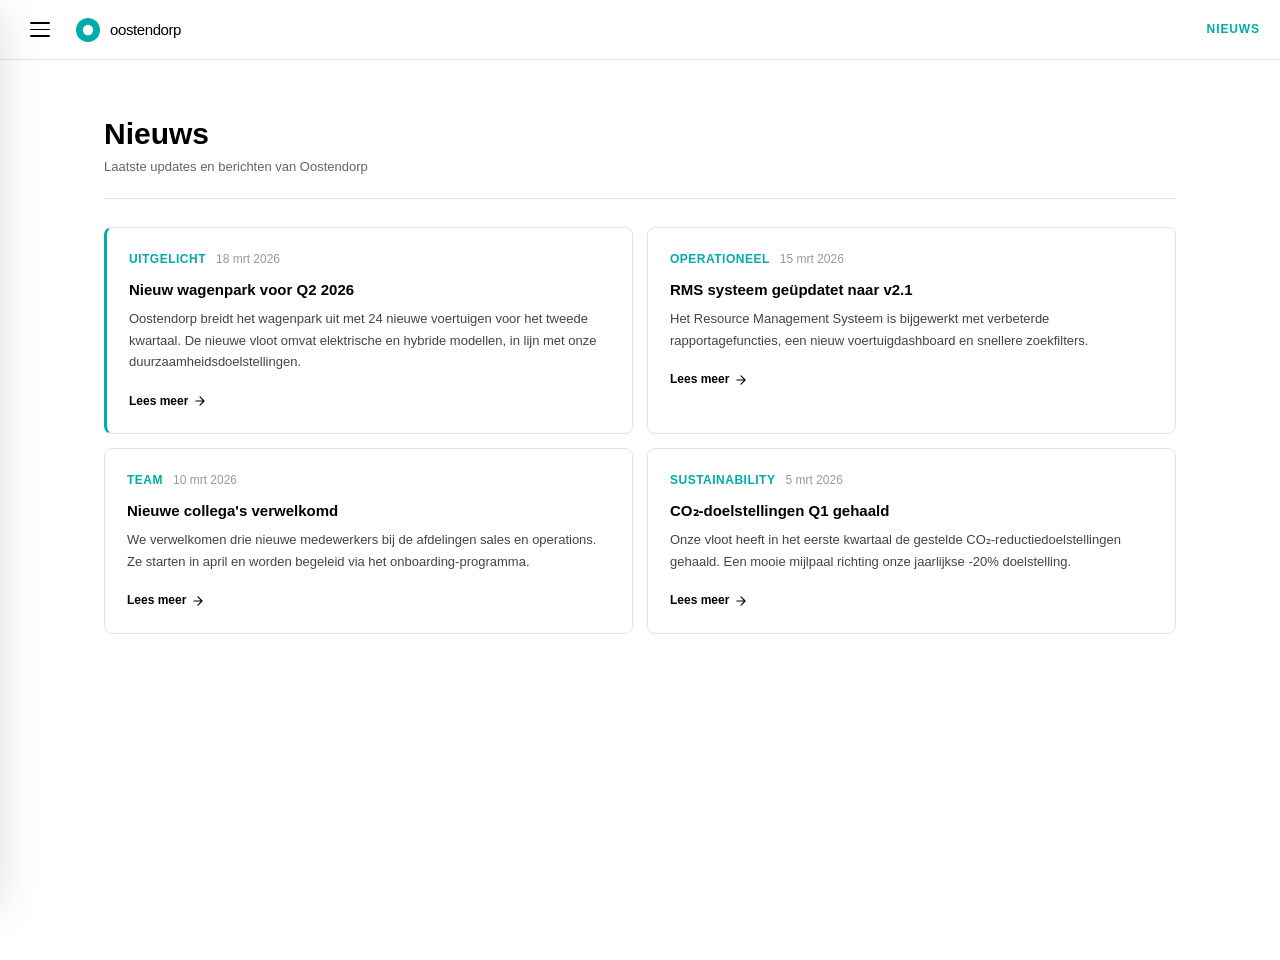
==== index.html @ a6851f6e "Initial commit — VanDorpenOost website Minimalistic, mobile-first SPA with pages: Nieuws, Planning, " ====
<!DOCTYPE html>
<html lang="nl">
<head>
  <meta charset="UTF-8">
  <meta name="viewport" content="width=device-width, initial-scale=1.0">
  <meta name="description" content="VanDorpenOost — Oostendorp interne portal">
  <title>VanDorpenOost — Oostendorp</title>
  <link rel="stylesheet" href="css/style.css">
</head>
<body>

  <!-- Overlay -->
  <div class="overlay" id="overlay"></div>

  <!-- ============================================================
       SIDEBAR
       ============================================================ -->
  <aside class="sidebar" id="sidebar" role="navigation" aria-label="Hoofdnavigatie">

    <div class="sidebar-top">
      <div class="sidebar-logo">
        <!-- Logo mark -->
        <svg class="logo-mark" viewBox="0 0 28 28" fill="none" xmlns="http://www.w3.org/2000/svg" aria-hidden="true">
          <circle cx="14" cy="14" r="14" fill="#00ACA9"/>
          <circle cx="14" cy="14" r="6" fill="#ffffff"/>
        </svg>
        <span class="logo-text">oostendorp</span>
      </div>
      <button class="sidebar-close" id="sidebarClose" aria-label="Menu sluiten">
        <svg viewBox="0 0 24 24" fill="none" stroke="currentColor" stroke-width="2" stroke-linecap="round" aria-hidden="true">
          <line x1="18" y1="6"  x2="6"  y2="18"/>
          <line x1="6"  y1="6"  x2="18" y2="18"/>
        </svg>
      </button>
    </div>

    <nav class="sidebar-nav">
      <ul>

        <li>
          <a href="#nieuws" class="nav-item active" data-page="nieuws">
            <svg class="nav-icon" viewBox="0 0 24 24" fill="none" stroke="currentColor" stroke-width="1.5" stroke-linecap="round" stroke-linejoin="round" aria-hidden="true">
              <path d="M4 22h16a2 2 0 002-2V7l-5-5H6a2 2 0 00-2 2v2"/>
              <path d="M14 2v4a2 2 0 002 2h4"/>
              <path d="M2 15h10M2 11h6M2 19h10"/>
            </svg>
            <span>Nieuws</span>
          </a>
        </li>

        <li>
          <a href="#planning" class="nav-item" data-page="planning">
            <svg class="nav-icon" viewBox="0 0 24 24" fill="none" stroke="currentColor" stroke-width="1.5" stroke-linecap="round" stroke-linejoin="round" aria-hidden="true">
              <rect x="3" y="4" width="18" height="18" rx="2"/>
              <line x1="16" y1="2" x2="16" y2="6"/>
              <line x1="8"  y1="2" x2="8"  y2="6"/>
              <line x1="3"  y1="10" x2="21" y2="10"/>
            </svg>
            <span>Planning</span>
          </a>
        </li>

        <li>
          <a href="#rms" class="nav-item" data-page="rms">
            <svg class="nav-icon" viewBox="0 0 24 24" fill="none" stroke="currentColor" stroke-width="1.5" stroke-linecap="round" stroke-linejoin="round" aria-hidden="true">
              <ellipse cx="12" cy="5" rx="9" ry="3"/>
              <path d="M21 12c0 1.66-4 3-9 3s-9-1.34-9-3"/>
              <path d="M3 5v14c0 1.66 4 3 9 3s9-1.34 9-3V5"/>
            </svg>
            <span>RMS</span>
          </a>
        </li>

        <li>
          <a href="#performance" class="nav-item" data-page="performance">
            <svg class="nav-icon" viewBox="0 0 24 24" fill="none" stroke="currentColor" stroke-width="1.5" stroke-linecap="round" stroke-linejoin="round" aria-hidden="true">
              <line x1="18" y1="20" x2="18" y2="10"/>
              <line x1="12" y1="20" x2="12" y2="4"/>
              <line x1="6"  y1="20" x2="6"  y2="14"/>
              <polyline points="2 20 22 20"/>
            </svg>
            <span>Performance</span>
          </a>
        </li>

        <li>
          <a href="#roadmap" class="nav-item" data-page="roadmap">
            <svg class="nav-icon" viewBox="0 0 24 24" fill="none" stroke="currentColor" stroke-width="1.5" stroke-linecap="round" stroke-linejoin="round" aria-hidden="true">
              <circle cx="12" cy="12" r="10"/>
              <polyline points="12 6 12 12 16 14"/>
            </svg>
            <span>Roadmap</span>
          </a>
        </li>

        <li>
          <a href="#askai" class="nav-item" data-page="askai">
            <svg class="nav-icon" viewBox="0 0 24 24" fill="none" stroke="currentColor" stroke-width="1.5" stroke-linecap="round" stroke-linejoin="round" aria-hidden="true">
              <path d="M21 15a2 2 0 01-2 2H7l-4 4V5a2 2 0 012-2h14a2 2 0 012 2z"/>
            </svg>
            <span>AskAI</span>
          </a>
        </li>

      </ul>
    </nav>

    <div class="sidebar-bottom">
      <span class="sidebar-version">VanDorpenOost v1.0</span>
    </div>

  </aside>

  <!-- ============================================================
       HEADER
       ============================================================ -->
  <header class="header">
    <button class="hamburger" id="hamburger" aria-label="Menu openen" aria-expanded="false" aria-controls="sidebar">
      <span class="hamburger-line"></span>
      <span class="hamburger-line"></span>
      <span class="hamburger-line"></span>
    </button>

    <a href="#nieuws" class="header-logo" id="headerLogo" aria-label="Naar startpagina">
      <svg class="logo-mark" viewBox="0 0 28 28" fill="none" xmlns="http://www.w3.org/2000/svg" aria-hidden="true">
        <circle cx="14" cy="14" r="14" fill="#00ACA9"/>
        <circle cx="14" cy="14" r="6" fill="#ffffff"/>
      </svg>
      <span class="logo-text">oostendorp</span>
    </a>

    <div class="header-right">
      <span class="current-page-label" id="currentPageLabel">Nieuws</span>
    </div>
  </header>

  <!-- ============================================================
       MAIN CONTENT
       ============================================================ -->
  <main class="main">

    <!-- ==========================================
         NIEUWS
         ========================================== -->
    <section class="page active" id="page-nieuws" aria-label="Nieuws">

      <div class="page-header">
        <h1>Nieuws</h1>
        <p class="page-subtitle">Laatste updates en berichten van Oostendorp</p>
      </div>

      <div class="news-grid">

        <article class="news-card featured">
          <div class="news-card-meta">
            <span class="news-tag-label">Uitgelicht</span>
            <span class="news-date">18 mrt 2026</span>
          </div>
          <h2>Nieuw wagenpark voor Q2 2026</h2>
          <p>Oostendorp breidt het wagenpark uit met 24 nieuwe voertuigen voor het tweede kwartaal. De nieuwe vloot omvat elektrische en hybride modellen, in lijn met onze duurzaamheidsdoelstellingen.</p>
          <a href="#" class="read-more">Lees meer
            <svg viewBox="0 0 24 24" fill="none" stroke="currentColor" stroke-width="2" stroke-linecap="round" stroke-linejoin="round" aria-hidden="true">
              <path d="M5 12h14M12 5l7 7-7 7"/>
            </svg>
          </a>
        </article>

        <article class="news-card">
          <div class="news-card-meta">
            <span class="news-tag-label">Operationeel</span>
            <span class="news-date">15 mrt 2026</span>
          </div>
          <h2>RMS systeem geüpdatet naar v2.1</h2>
          <p>Het Resource Management Systeem is bijgewerkt met verbeterde rapportagefuncties, een nieuw voertuigdashboard en snellere zoekfilters.</p>
          <a href="#" class="read-more">Lees meer
            <svg viewBox="0 0 24 24" fill="none" stroke="currentColor" stroke-width="2" stroke-linecap="round" stroke-linejoin="round" aria-hidden="true">
              <path d="M5 12h14M12 5l7 7-7 7"/>
            </svg>
          </a>
        </article>

        <article class="news-card">
          <div class="news-card-meta">
            <span class="news-tag-label">Team</span>
            <span class="news-date">10 mrt 2026</span>
          </div>
          <h2>Nieuwe collega's verwelkomd</h2>
          <p>We verwelkomen drie nieuwe medewerkers bij de afdelingen sales en operations. Ze starten in april en worden begeleid via het onboarding-programma.</p>
          <a href="#" class="read-more">Lees meer
            <svg viewBox="0 0 24 24" fill="none" stroke="currentColor" stroke-width="2" stroke-linecap="round" stroke-linejoin="round" aria-hidden="true">
              <path d="M5 12h14M12 5l7 7-7 7"/>
            </svg>
          </a>
        </article>

        <article class="news-card">
          <div class="news-card-meta">
            <span class="news-tag-label">Sustainability</span>
            <span class="news-date">5 mrt 2026</span>
          </div>
          <h2>CO₂-doelstellingen Q1 gehaald</h2>
          <p>Onze vloot heeft in het eerste kwartaal de gestelde CO₂-reductiedoelstellingen gehaald. Een mooie mijlpaal richting onze jaarlijkse -20% doelstelling.</p>
          <a href="#" class="read-more">Lees meer
            <svg viewBox="0 0 24 24" fill="none" stroke="currentColor" stroke-width="2" stroke-linecap="round" stroke-linejoin="round" aria-hidden="true">
              <path d="M5 12h14M12 5l7 7-7 7"/>
            </svg>
          </a>
        </article>

      </div>
    </section>

    <!-- ==========================================
         PLANNING
         ========================================== -->
    <section class="page" id="page-planning" aria-label="Planning">

      <div class="page-header">
        <h1>Planning</h1>
        <p class="page-subtitle">Overzicht van activiteiten en afspraken</p>
      </div>

      <div class="planning-controls">
        <button class="btn-outline active">Week</button>
        <button class="btn-outline">Maand</button>
        <button class="btn-outline">Kwartaal</button>
      </div>

      <div class="planning-list">

        <div class="planning-day">
          <div class="planning-day-header">
            <span class="day-name">Maandag</span>
            <span class="day-date">18 mrt 2026</span>
          </div>
          <div class="planning-events">
            <div class="event accent">
              <div class="event-time">09:00 — 10:30</div>
              <div class="event-content">
                <div class="event-title">Teamoverleg Operations</div>
                <div class="event-location">Vergaderzaal A</div>
              </div>
            </div>
            <div class="event">
              <div class="event-time">13:00 — 14:00</div>
              <div class="event-content">
                <div class="event-title">Voertuiginspectie Batch 4</div>
                <div class="event-location">Garage Noord</div>
              </div>
            </div>
          </div>
        </div>

        <div class="planning-day">
          <div class="planning-day-header">
            <span class="day-name">Dinsdag</span>
            <span class="day-date">19 mrt 2026</span>
          </div>
          <div class="planning-events">
            <div class="event">
              <div class="event-time">10:00 — 11:00</div>
              <div class="event-content">
                <div class="event-title">Sales Briefing Q2</div>
                <div class="event-location">Online — Teams</div>
              </div>
            </div>
            <div class="event accent">
              <div class="event-time">14:30 — 16:00</div>
              <div class="event-content">
                <div class="event-title">Leveranciersgesprek — AutoBrands NL</div>
                <div class="event-location">Showroom</div>
              </div>
            </div>
          </div>
        </div>

        <div class="planning-day">
          <div class="planning-day-header">
            <span class="day-name">Woensdag</span>
            <span class="day-date">20 mrt 2026</span>
          </div>
          <div class="planning-events">
            <div class="event">
              <div class="event-time">08:30 — 09:30</div>
              <div class="event-content">
                <div class="event-title">Daily Stand-up Team</div>
                <div class="event-location">Vergaderzaal B</div>
              </div>
            </div>
            <div class="event accent">
              <div class="event-time">11:00 — 12:00</div>
              <div class="event-content">
                <div class="event-title">EV Transitie Review</div>
                <div class="event-location">Technische Dienst</div>
              </div>
            </div>
          </div>
        </div>

        <div class="planning-day">
          <div class="planning-day-header">
            <span class="day-name">Donderdag</span>
            <span class="day-date">21 mrt 2026</span>
          </div>
          <div class="planning-events">
            <div class="event accent">
              <div class="event-time">11:00 — 12:30</div>
              <div class="event-content">
                <div class="event-title">Kwartaalreview Finance</div>
                <div class="event-location">Directiekamer</div>
              </div>
            </div>
            <div class="event">
              <div class="event-time">15:00 — 16:00</div>
              <div class="event-content">
                <div class="event-title">Training EV-onderhoud</div>
                <div class="event-location">Technische Dienst</div>
              </div>
            </div>
          </div>
        </div>

        <div class="planning-day">
          <div class="planning-day-header">
            <span class="day-name">Vrijdag</span>
            <span class="day-date">22 mrt 2026</span>
          </div>
          <div class="planning-events">
            <div class="event">
              <div class="event-time">09:00 — 10:00</div>
              <div class="event-content">
                <div class="event-title">Weekafsluiting &amp; Rapportage</div>
                <div class="event-location">Vergaderzaal A</div>
              </div>
            </div>
          </div>
        </div>

      </div>
    </section>

    <!-- ==========================================
         RMS
         ========================================== -->
    <section class="page" id="page-rms" aria-label="Resource Management Systeem">

      <div class="page-header">
        <h1>RMS</h1>
        <p class="page-subtitle">Resource Management Systeem — vlootoverzicht</p>
      </div>

      <div class="stats-grid">
        <div class="stat-card">
          <div class="stat-label">Totaal voertuigen</div>
          <div class="stat-value">142</div>
          <div class="stat-delta up">+8 vs vorige maand</div>
        </div>
        <div class="stat-card accent-border">
          <div class="stat-label">Actief ingezet</div>
          <div class="stat-value">118</div>
          <div class="stat-delta up">83% bezettingsgraad</div>
        </div>
        <div class="stat-card">
          <div class="stat-label">In onderhoud</div>
          <div class="stat-value">14</div>
          <div class="stat-delta">Gepland</div>
        </div>
        <div class="stat-card">
          <div class="stat-label">Beschikbaar</div>
          <div class="stat-value">10</div>
          <div class="stat-delta">7% reserve</div>
        </div>
      </div>

      <div class="section-title">Voertuigoverzicht</div>

      <div class="table-container">
        <table class="data-table">
          <thead>
            <tr>
              <th>ID</th>
              <th>Type</th>
              <th>Kenteken</th>
              <th>Status</th>
              <th>Locatie</th>
              <th>Km-stand</th>
            </tr>
          </thead>
          <tbody>
            <tr>
              <td>VH-001</td>
              <td>Elektrisch</td>
              <td>AB-123-CD</td>
              <td><span class="status active">Actief</span></td>
              <td>Amsterdam Noord</td>
              <td>24.340</td>
            </tr>
            <tr>
              <td>VH-002</td>
              <td>Hybride</td>
              <td>EF-456-GH</td>
              <td><span class="status maintenance">Onderhoud</span></td>
              <td>Garage Noord</td>
              <td>87.210</td>
            </tr>
            <tr>
              <td>VH-003</td>
              <td>Elektrisch</td>
              <td>IJ-789-KL</td>
              <td><span class="status active">Actief</span></td>
              <td>Utrecht</td>
              <td>12.560</td>
            </tr>
            <tr>
              <td>VH-004</td>
              <td>Diesel</td>
              <td>MN-012-OP</td>
              <td><span class="status available">Beschikbaar</span></td>
              <td>Hoofdkantoor</td>
              <td>143.890</td>
            </tr>
            <tr>
              <td>VH-005</td>
              <td>Elektrisch</td>
              <td>QR-345-ST</td>
              <td><span class="status active">Actief</span></td>
              <td>Rotterdam</td>
              <td>31.200</td>
            </tr>
            <tr>
              <td>VH-006</td>
              <td>Hybride</td>
              <td>UV-678-WX</td>
              <td><span class="status active">Actief</span></td>
              <td>Den Haag</td>
              <td>54.780</td>
            </tr>
            <tr>
              <td>VH-007</td>
              <td>Elektrisch</td>
              <td>YZ-901-AB</td>
              <td><span class="status maintenance">Onderhoud</span></td>
              <td>Garage Zuid</td>
              <td>67.440</td>
            </tr>
          </tbody>
        </table>
      </div>

    </section>

    <!-- ==========================================
         PERFORMANCE
         ========================================== -->
    <section class="page" id="page-performance" aria-label="Performance">

      <div class="page-header">
        <h1>Performance</h1>
        <p class="page-subtitle">KPI's en prestatie-indicatoren</p>
      </div>

      <div class="kpi-grid">

        <div class="kpi-card">
          <div class="kpi-header">
            <span class="kpi-label">Omzet YTD</span>
            <span class="kpi-period">2026</span>
          </div>
          <div class="kpi-value">€ 2,4M</div>
          <div class="kpi-bar-wrap"><div class="kpi-bar" style="width:78%"></div></div>
          <div class="kpi-footer">
            <span class="kpi-target">Doel: € 3,1M</span>
            <span class="kpi-pct good">78%</span>
          </div>
        </div>

        <div class="kpi-card">
          <div class="kpi-header">
            <span class="kpi-label">Klanttevredenheid</span>
            <span class="kpi-period">Q1 2026</span>
          </div>
          <div class="kpi-value">8,7</div>
          <div class="kpi-bar-wrap"><div class="kpi-bar" style="width:87%"></div></div>
          <div class="kpi-footer">
            <span class="kpi-target">Doel: 8,5</span>
            <span class="kpi-pct good">+0,2 boven doel</span>
          </div>
        </div>

        <div class="kpi-card">
          <div class="kpi-header">
            <span class="kpi-label">Vlootbezetting</span>
            <span class="kpi-period">Mrt 2026</span>
          </div>
          <div class="kpi-value">83%</div>
          <div class="kpi-bar-wrap"><div class="kpi-bar" style="width:83%"></div></div>
          <div class="kpi-footer">
            <span class="kpi-target">Doel: 80%</span>
            <span class="kpi-pct good">+3%</span>
          </div>
        </div>

        <div class="kpi-card">
          <div class="kpi-header">
            <span class="kpi-label">Onderhoudskosten</span>
            <span class="kpi-period">YTD</span>
          </div>
          <div class="kpi-value">€ 48K</div>
          <div class="kpi-bar-wrap"><div class="kpi-bar over" style="width:96%"></div></div>
          <div class="kpi-footer">
            <span class="kpi-target">Budget: € 50K</span>
            <span class="kpi-pct over">96% — let op</span>
          </div>
        </div>

        <div class="kpi-card">
          <div class="kpi-header">
            <span class="kpi-label">CO₂-reductie</span>
            <span class="kpi-period">vs 2024</span>
          </div>
          <div class="kpi-value">−18%</div>
          <div class="kpi-bar-wrap"><div class="kpi-bar" style="width:90%"></div></div>
          <div class="kpi-footer">
            <span class="kpi-target">Doel: −20%</span>
            <span class="kpi-pct good">90% op koers</span>
          </div>
        </div>

        <div class="kpi-card">
          <div class="kpi-header">
            <span class="kpi-label">Responstijd meldingen</span>
            <span class="kpi-period">Mrt 2026</span>
          </div>
          <div class="kpi-value">2,3 u</div>
          <div class="kpi-bar-wrap"><div class="kpi-bar" style="width:92%"></div></div>
          <div class="kpi-footer">
            <span class="kpi-target">Doel: &lt; 2,5 u</span>
            <span class="kpi-pct good">On track</span>
          </div>
        </div>

      </div>
    </section>

    <!-- ==========================================
         ROADMAP
         ========================================== -->
    <section class="page" id="page-roadmap" aria-label="Roadmap">

      <div class="page-header">
        <h1>Roadmap</h1>
        <p class="page-subtitle">Strategische planning en mijlpalen 2026</p>
      </div>

      <div class="roadmap-legend">
        <span class="legend-item"><span class="legend-dot done"></span>Afgerond</span>
        <span class="legend-item"><span class="legend-dot progress"></span>In uitvoering</span>
        <span class="legend-item"><span class="legend-dot planned"></span>Gepland</span>
      </div>

      <div class="roadmap-timeline">

        <!-- Q1 -->
        <div class="roadmap-quarter">
          <div class="quarter-label">Q1 2026</div>
          <div class="roadmap-items">

            <div class="roadmap-item done">
              <div class="roadmap-dot"></div>
              <div class="roadmap-content">
                <div class="roadmap-title">RMS lancering v2.0</div>
                <div class="roadmap-desc">Nieuw resource management platform live met verbeterd dashboard en rapportage.</div>
                <span class="roadmap-tag">Systemen</span>
              </div>
            </div>

            <div class="roadmap-item done">
              <div class="roadmap-dot"></div>
              <div class="roadmap-content">
                <div class="roadmap-title">CO₂-rapportage geautomatiseerd</div>
                <div class="roadmap-desc">Automatische maandelijkse rapportage voor duurzaamheidsdoelstellingen.</div>
                <span class="roadmap-tag">Sustainability</span>
              </div>
            </div>

            <div class="roadmap-item done">
              <div class="roadmap-dot"></div>
              <div class="roadmap-content">
                <div class="roadmap-title">Vlootuitbreiding +24 voertuigen</div>
                <div class="roadmap-desc">Order geplaatst, levering verwacht Q2 2026.</div>
                <span class="roadmap-tag">Vloot</span>
              </div>
            </div>

          </div>
        </div>

        <!-- Q2 -->
        <div class="roadmap-quarter">
          <div class="quarter-label">Q2 2026</div>
          <div class="roadmap-items">

            <div class="roadmap-item progress">
              <div class="roadmap-dot"></div>
              <div class="roadmap-content">
                <div class="roadmap-title">EV Transitie Fase 2</div>
                <div class="roadmap-desc">35% van de vloot elektrificeren — in uitvoering samen met HR en TD.</div>
                <span class="roadmap-tag">Sustainability</span>
              </div>
            </div>

            <div class="roadmap-item progress">
              <div class="roadmap-dot"></div>
              <div class="roadmap-content">
                <div class="roadmap-title">Klantportaal launch</div>
                <div class="roadmap-desc">Self-service portal voor klanten — build fase afgerond, acceptatietests lopen.</div>
                <span class="roadmap-tag">Digitaal</span>
              </div>
            </div>

            <div class="roadmap-item planned">
              <div class="roadmap-dot"></div>
              <div class="roadmap-content">
                <div class="roadmap-title">Opening vestiging Almere</div>
                <div class="roadmap-desc">Verwachte opening juni 2026 — vergunningen in behandeling.</div>
                <span class="roadmap-tag">Groei</span>
              </div>
            </div>

          </div>
        </div>

        <!-- Q3 -->
        <div class="roadmap-quarter">
          <div class="quarter-label">Q3 2026</div>
          <div class="roadmap-items">

            <div class="roadmap-item planned">
              <div class="roadmap-dot"></div>
              <div class="roadmap-content">
                <div class="roadmap-title">AI-gestuurde planningsmodule</div>
                <div class="roadmap-desc">Predictieve planning op basis van historische bezettingsdata.</div>
                <span class="roadmap-tag">AI &amp; Data</span>
              </div>
            </div>

            <div class="roadmap-item planned">
              <div class="roadmap-dot"></div>
              <div class="roadmap-content">
                <div class="roadmap-title">ISO 14001 Certificering</div>
                <div class="roadmap-desc">Externe audit gepland voor september 2026.</div>
                <span class="roadmap-tag">Compliance</span>
              </div>
            </div>

          </div>
        </div>

        <!-- Q4 -->
        <div class="roadmap-quarter">
          <div class="quarter-label">Q4 2026</div>
          <div class="roadmap-items">

            <div class="roadmap-item planned">
              <div class="roadmap-dot"></div>
              <div class="roadmap-content">
                <div class="roadmap-title">Volledig cashless operaties</div>
                <div class="roadmap-desc">100% digitale betalingsverwerking voor alle vestigingen.</div>
                <span class="roadmap-tag">Digitaal</span>
              </div>
            </div>

            <div class="roadmap-item planned">
              <div class="roadmap-dot"></div>
              <div class="roadmap-content">
                <div class="roadmap-title">Jaarreview &amp; 2027 Strategie</div>
                <div class="roadmap-desc">Directiesessie voor jaarlijkse evaluatie en strategische planning.</div>
                <span class="roadmap-tag">Strategie</span>
              </div>
            </div>

          </div>
        </div>

      </div>
    </section>

    <!-- ==========================================
         ASKAI
         ========================================== -->
    <section class="page" id="page-askai" aria-label="AskAI">

      <div class="page-header">
        <h1>AskAI</h1>
        <p class="page-subtitle">Stel een vraag aan de AI-assistent van Oostendorp</p>
      </div>

      <div class="chat-container">

        <div class="chat-messages" id="chatMessages">
          <div class="chat-message assistant">
            <div class="msg-avatar">
              <svg viewBox="0 0 24 24" fill="none" stroke="currentColor" stroke-width="1.5" stroke-linecap="round" stroke-linejoin="round" aria-hidden="true">
                <path d="M21 15a2 2 0 01-2 2H7l-4 4V5a2 2 0 012-2h14a2 2 0 012 2z"/>
              </svg>
            </div>
            <div class="msg-content">
              <p>Goedemiddag. Ik ben de AI-assistent van Oostendorp. U kunt mij vragen stellen over de vloot, planning, KPI's, de roadmap of andere operationele onderwerpen.</p>
            </div>
          </div>
        </div>

        <div class="chat-suggestions">
          <button class="chip" onclick="askQuestion('Hoeveel voertuigen zijn er momenteel actief?')">Actieve voertuigen</button>
          <button class="chip" onclick="askQuestion('Wat zijn de KPI-doelstellingen voor dit kwartaal?')">KPI's Q2</button>
          <button class="chip" onclick="askQuestion('Wanneer is de volgende geplande levering?')">Volgende levering</button>
          <button class="chip" onclick="askQuestion('Geef een samenvatting van de roadmap.')">Roadmap samenvatting</button>
          <button class="chip" onclick="askQuestion('Hoeveel voertuigen staan in onderhoud?')">Onderhoud status</button>
        </div>

        <div class="chat-input-area">
          <input
            type="text"
            class="chat-input"
            id="chatInput"
            placeholder="Stel uw vraag..."
            autocomplete="off"
            aria-label="Vraag invoeren"
          >
          <button class="chat-send" id="chatSend" aria-label="Versturen">
            <svg viewBox="0 0 24 24" fill="none" stroke="currentColor" stroke-width="2" stroke-linecap="round" stroke-linejoin="round" aria-hidden="true">
              <line x1="22" y1="2" x2="11" y2="13"/>
              <polygon points="22 2 15 22 11 13 2 9 22 2"/>
            </svg>
          </button>
        </div>

      </div>
    </section>

  </main>

  <script src="js/main.js"></script>
</body>
</html>
---- css/style.css ----
/* ================================================
   VANDORPENOOST — Oostendorp
   Design System & Stylesheet
   ================================================ */

/* --- Variables --------------------------------- */
:root {
  --accent:        #00ACA9;
  --black:         #000000;
  --white:         #ffffff;
  --border:        #e2e2e2;
  --border-light:  #efefef;
  --muted:         #666666;
  --muted-light:   #999999;
  --bg-subtle:     #f7f7f7;
  --sidebar-width: 290px;
  --header-height: 60px;
  --font:          Arial, sans-serif;
  --radius:        4px;
  --radius-md:     8px;
  --transition:    0.24s cubic-bezier(0.4, 0, 0.2, 1);
  --shadow-md:     0 4px 24px rgba(0,0,0,0.09);
  --shadow-lg:     0 8px 40px rgba(0,0,0,0.13);
}

/* --- Reset ------------------------------------- */
*, *::before, *::after { box-sizing: border-box; margin: 0; padding: 0; }

html {
  font-size: 14px;
  -webkit-text-size-adjust: 100%;
  scroll-behavior: smooth;
}

body {
  font-family: var(--font);
  font-size: 14px;
  line-height: 1.6;
  color: var(--black);
  background: var(--white);
  -webkit-font-smoothing: antialiased;
  overflow-x: hidden;
  min-height: 100vh;
}

a    { color: inherit; text-decoration: none; }
ul   { list-style: none; }
img, svg { display: block; }
button {
  cursor: pointer;
  border: none;
  background: none;
  font-family: var(--font);
  font-size: 14px;
  color: var(--black);
}
input { font-family: var(--font); }

/* --- Overlay ----------------------------------- */
.overlay {
  position: fixed;
  inset: 0;
  background: rgba(0,0,0,0.35);
  backdrop-filter: blur(3px);
  -webkit-backdrop-filter: blur(3px);
  z-index: 100;
  opacity: 0;
  pointer-events: none;
  transition: opacity var(--transition);
}
.overlay.active { opacity: 1; pointer-events: all; }

/* --- Sidebar ----------------------------------- */
.sidebar {
  position: fixed;
  top: 0;
  left: 0;
  height: 100%;
  width: var(--sidebar-width);
  background: var(--white);
  border-right: 1px solid var(--border);
  box-shadow: var(--shadow-lg);
  z-index: 200;
  display: flex;
  flex-direction: column;
  transform: translateX(-100%);
  transition: transform 0.32s cubic-bezier(0.4, 0, 0.2, 1);
  will-change: transform;
}
.sidebar.open { transform: translateX(0); }

/* Sidebar top: logo + close */
.sidebar-top {
  display: flex;
  align-items: center;
  justify-content: space-between;
  padding: 0 16px 0 24px;
  height: var(--header-height);
  border-bottom: 1px solid var(--border);
  flex-shrink: 0;
}

.sidebar-logo {
  display: flex;
  align-items: center;
  gap: 10px;
  user-select: none;
}
.sidebar-logo .logo-mark {
  width: 28px;
  height: 28px;
  flex-shrink: 0;
}
.sidebar-logo .logo-text {
  font-size: 16px;
  font-weight: normal;
  color: var(--black);
  letter-spacing: -0.4px;
}

.sidebar-close {
  width: 36px;
  height: 36px;
  display: flex;
  align-items: center;
  justify-content: center;
  color: var(--black);
  border-radius: var(--radius);
  transition: background var(--transition);
  flex-shrink: 0;
}
.sidebar-close:hover { background: var(--bg-subtle); }
.sidebar-close svg { width: 18px; height: 18px; }

/* Sidebar nav list */
.sidebar-nav {
  flex: 1;
  overflow-y: auto;
  padding: 16px 12px;
}
.sidebar-nav ul {
  display: flex;
  flex-direction: column;
  gap: 2px;
}

.nav-item {
  display: flex;
  align-items: center;
  gap: 14px;
  padding: 11px 16px;
  border-radius: var(--radius-md);
  color: var(--black);
  font-size: 14px;
  font-weight: normal;
  transition: background var(--transition);
  position: relative;
  cursor: pointer;
}
.nav-item:hover { background: var(--bg-subtle); }
.nav-item.active {
  background: rgba(0,172,169,0.07);
  font-weight: bold;
}
.nav-item.active::before {
  content: '';
  position: absolute;
  left: 0;
  top: 7px;
  bottom: 7px;
  width: 3px;
  background: var(--accent);
  border-radius: 0 3px 3px 0;
}

.nav-icon {
  width: 19px;
  height: 19px;
  flex-shrink: 0;
  color: var(--black);
}

/* Sidebar bottom */
.sidebar-bottom {
  padding: 16px 24px;
  border-top: 1px solid var(--border);
  flex-shrink: 0;
}
.sidebar-version {
  font-size: 12px;
  color: var(--muted-light);
}

/* --- Header ------------------------------------ */
.header {
  position: fixed;
  top: 0;
  left: 0;
  right: 0;
  height: var(--header-height);
  background: var(--white);
  border-bottom: 1px solid var(--border);
  display: flex;
  align-items: center;
  padding: 0 20px;
  z-index: 50;
  gap: 16px;
}

/* Hamburger */
.hamburger {
  width: 40px;
  height: 40px;
  display: flex;
  flex-direction: column;
  align-items: center;
  justify-content: center;
  gap: 5px;
  border-radius: var(--radius);
  flex-shrink: 0;
  transition: background var(--transition);
}
.hamburger:hover { background: var(--bg-subtle); }

.hamburger-line {
  display: block;
  width: 20px;
  height: 1.5px;
  background: var(--black);
  border-radius: 2px;
  transition: transform var(--transition), opacity var(--transition);
  transform-origin: center;
}
.hamburger.active .hamburger-line:nth-child(1) { transform: translateY(6.5px) rotate(45deg); }
.hamburger.active .hamburger-line:nth-child(2) { opacity: 0; transform: scaleX(0); }
.hamburger.active .hamburger-line:nth-child(3) { transform: translateY(-6.5px) rotate(-45deg); }

/* Header logo */
.header-logo {
  display: flex;
  align-items: center;
  gap: 10px;
  flex: 1;
  cursor: pointer;
}
.header-logo .logo-mark { width: 24px; height: 24px; flex-shrink: 0; }
.header-logo .logo-text {
  font-size: 15px;
  font-weight: normal;
  color: var(--black);
  letter-spacing: -0.4px;
}

/* Header right: page label */
.header-right { display: flex; align-items: center; }
.current-page-label {
  font-size: 12px;
  font-weight: bold;
  color: var(--accent);
  text-transform: uppercase;
  letter-spacing: 0.9px;
  white-space: nowrap;
}

/* --- Main -------------------------------------- */
.main {
  margin-top: var(--header-height);
  min-height: calc(100vh - var(--header-height));
}

/* --- Pages ------------------------------------- */
.page {
  display: none;
  padding: 36px 20px 60px;
  max-width: 1200px;
  margin: 0 auto;
  animation: pageIn 0.2s ease both;
}
.page.active { display: block; }

@keyframes pageIn {
  from { opacity: 0; transform: translateY(8px); }
  to   { opacity: 1; transform: translateY(0); }
}

.page-header {
  margin-bottom: 28px;
  padding-bottom: 20px;
  border-bottom: 1px solid var(--border);
}
.page-header h1 {
  font-size: 26px;
  font-weight: bold;
  line-height: 1.2;
  margin-bottom: 5px;
}
.page-subtitle {
  font-size: 13px;
  color: var(--muted);
}

/* ================================================
   COMPONENTS
   ================================================ */

/* --- Section title ----------------------------- */
.section-title {
  font-size: 12px;
  font-weight: bold;
  text-transform: uppercase;
  letter-spacing: 0.9px;
  color: var(--muted);
  margin-bottom: 14px;
}

/* --- Tag badge --------------------------------- */
.tag {
  display: inline-block;
  padding: 2px 9px;
  border-radius: 12px;
  font-size: 12px;
  font-weight: bold;
  border: 1px solid var(--border);
  color: var(--muted);
  background: var(--bg-subtle);
}
.tag.accent {
  color: var(--accent);
  border-color: rgba(0,172,169,0.3);
  background: rgba(0,172,169,0.06);
}

/* --- Button outline ---------------------------- */
.btn-outline {
  padding: 8px 16px;
  border: 1px solid var(--border);
  border-radius: var(--radius);
  font-size: 13px;
  color: var(--black);
  background: var(--white);
  transition: border-color var(--transition), color var(--transition), background var(--transition);
  font-family: var(--font);
}
.btn-outline:hover  { border-color: var(--accent); color: var(--accent); }
.btn-outline.active {
  background: var(--black);
  border-color: var(--black);
  color: var(--white);
  font-weight: bold;
}

/* ================================================
   NIEUWS PAGE
   ================================================ */
.news-grid {
  display: grid;
  grid-template-columns: 1fr;
  gap: 14px;
}

.news-card {
  background: var(--white);
  border: 1px solid var(--border);
  border-radius: var(--radius-md);
  padding: 22px;
  transition: border-color var(--transition), box-shadow var(--transition);
}
.news-card:hover {
  border-color: var(--accent);
  box-shadow: 0 2px 12px rgba(0,172,169,0.08);
}
.news-card.featured { border-left: 3px solid var(--accent); }

.news-card-meta {
  display: flex;
  align-items: center;
  gap: 10px;
  margin-bottom: 11px;
}
.news-tag-label {
  font-size: 12px;
  font-weight: bold;
  color: var(--accent);
  text-transform: uppercase;
  letter-spacing: 0.5px;
}
.news-date {
  font-size: 12px;
  color: var(--muted-light);
}

.news-card h2 {
  font-size: 15px;
  font-weight: bold;
  margin-bottom: 8px;
  line-height: 1.35;
}
.news-card p {
  font-size: 13px;
  color: #444;
  line-height: 1.65;
  margin-bottom: 16px;
}

.read-more {
  display: inline-flex;
  align-items: center;
  gap: 5px;
  font-size: 12px;
  font-weight: bold;
  color: var(--black);
  transition: color var(--transition);
}
.read-more:hover { color: var(--accent); }
.read-more svg {
  width: 14px;
  height: 14px;
  transition: transform var(--transition);
}
.read-more:hover svg { transform: translateX(3px); }

/* ================================================
   PLANNING PAGE
   ================================================ */
.planning-controls {
  display: flex;
  gap: 8px;
  margin-bottom: 22px;
  flex-wrap: wrap;
}

.planning-list {
  display: flex;
  flex-direction: column;
  gap: 12px;
}

.planning-day {
  border: 1px solid var(--border);
  border-radius: var(--radius-md);
  overflow: hidden;
}

.planning-day-header {
  display: flex;
  align-items: center;
  justify-content: space-between;
  padding: 11px 18px;
  background: var(--bg-subtle);
  border-bottom: 1px solid var(--border);
}
.day-name { font-size: 13px; font-weight: bold; }
.day-date { font-size: 12px; color: var(--muted-light); }

.planning-events {
  padding: 10px;
  display: flex;
  flex-direction: column;
  gap: 6px;
}

.event {
  display: flex;
  gap: 14px;
  align-items: flex-start;
  padding: 12px 14px;
  border-radius: var(--radius);
  border: 1px solid var(--border-light);
  background: var(--white);
  transition: border-color var(--transition);
}
.event:hover { border-color: var(--border); }
.event.accent { border-left: 3px solid var(--accent); }

.event-time {
  font-size: 12px;
  color: var(--muted);
  white-space: nowrap;
  flex-shrink: 0;
  min-width: 105px;
  padding-top: 1px;
}
.event-title { font-size: 13px; font-weight: bold; margin-bottom: 2px; }
.event-location { font-size: 12px; color: var(--muted-light); }

/* ================================================
   RMS PAGE
   ================================================ */
.stats-grid {
  display: grid;
  grid-template-columns: repeat(2, 1fr);
  gap: 12px;
  margin-bottom: 28px;
}

.stat-card {
  border: 1px solid var(--border);
  border-radius: var(--radius-md);
  padding: 18px 20px;
  background: var(--white);
}
.stat-card.accent-border { border-color: var(--accent); }

.stat-label {
  font-size: 12px;
  font-weight: bold;
  text-transform: uppercase;
  letter-spacing: 0.5px;
  color: var(--muted);
  margin-bottom: 8px;
}
.stat-value {
  font-size: 32px;
  font-weight: bold;
  line-height: 1.1;
  margin-bottom: 5px;
}
.stat-delta { font-size: 12px; color: var(--muted); }
.stat-delta.up { color: var(--accent); font-weight: bold; }

/* Table */
.table-container {
  overflow-x: auto;
  border: 1px solid var(--border);
  border-radius: var(--radius-md);
}
.data-table {
  width: 100%;
  border-collapse: collapse;
  font-size: 13px;
  min-width: 500px;
}
.data-table th {
  text-align: left;
  padding: 11px 16px;
  font-size: 12px;
  font-weight: bold;
  text-transform: uppercase;
  letter-spacing: 0.5px;
  color: var(--muted);
  background: var(--bg-subtle);
  border-bottom: 1px solid var(--border);
  white-space: nowrap;
}
.data-table td {
  padding: 13px 16px;
  border-bottom: 1px solid var(--border-light);
  color: var(--black);
  white-space: nowrap;
}
.data-table tr:last-child td { border-bottom: none; }
.data-table tbody tr:hover td { background: var(--bg-subtle); }

/* Status badges */
.status {
  display: inline-block;
  padding: 3px 10px;
  border-radius: 12px;
  font-size: 12px;
  font-weight: bold;
}
.status.active    { background: rgba(0,172,169,0.10); color: var(--accent); }
.status.maintenance { background: var(--bg-subtle); color: var(--muted); border: 1px solid var(--border); }
.status.available { background: var(--black); color: var(--white); }

/* ================================================
   PERFORMANCE PAGE
   ================================================ */
.kpi-grid {
  display: grid;
  grid-template-columns: 1fr;
  gap: 12px;
}

.kpi-card {
  border: 1px solid var(--border);
  border-radius: var(--radius-md);
  padding: 20px 22px;
  background: var(--white);
  transition: border-color var(--transition);
}
.kpi-card:hover { border-color: var(--accent); }

.kpi-header {
  display: flex;
  align-items: center;
  justify-content: space-between;
  margin-bottom: 8px;
}
.kpi-label {
  font-size: 12px;
  font-weight: bold;
  text-transform: uppercase;
  letter-spacing: 0.5px;
  color: var(--muted);
}
.kpi-period { font-size: 12px; color: var(--muted-light); }

.kpi-value {
  font-size: 30px;
  font-weight: bold;
  line-height: 1.1;
  margin-bottom: 14px;
}

.kpi-bar-wrap {
  height: 4px;
  background: var(--border-light);
  border-radius: 2px;
  margin-bottom: 10px;
  overflow: hidden;
}
.kpi-bar {
  height: 100%;
  background: var(--accent);
  border-radius: 2px;
  transition: width 0.9s cubic-bezier(0.4,0,0.2,1);
}
.kpi-bar.over { background: var(--black); }

.kpi-footer {
  display: flex;
  align-items: center;
  justify-content: space-between;
}
.kpi-target { font-size: 12px; color: var(--muted-light); }
.kpi-pct {
  font-size: 12px;
  font-weight: bold;
}
.kpi-pct.good { color: var(--accent); }
.kpi-pct.over { color: var(--black); }

/* ================================================
   ROADMAP PAGE
   ================================================ */
.roadmap-legend {
  display: flex;
  gap: 18px;
  margin-bottom: 28px;
  flex-wrap: wrap;
}
.legend-item {
  display: flex;
  align-items: center;
  gap: 7px;
  font-size: 13px;
  color: var(--muted);
}
.legend-dot {
  width: 10px;
  height: 10px;
  border-radius: 50%;
  flex-shrink: 0;
}
.legend-dot.done     { background: var(--accent); }
.legend-dot.progress { background: var(--black); }
.legend-dot.planned  { background: var(--white); border: 2px solid var(--muted-light); }

.roadmap-timeline {
  display: flex;
  flex-direction: column;
  gap: 28px;
}

.quarter-label {
  font-size: 12px;
  font-weight: bold;
  text-transform: uppercase;
  letter-spacing: 0.9px;
  color: var(--accent);
  margin-bottom: 14px;
}

.roadmap-items {
  display: flex;
  flex-direction: column;
  border-left: 2px solid var(--border);
  padding-left: 20px;
  gap: 0;
}

.roadmap-item {
  display: flex;
  gap: 0;
  position: relative;
  padding-bottom: 18px;
}
.roadmap-item:last-child { padding-bottom: 0; }

.roadmap-dot {
  position: absolute;
  left: -27px;
  top: 4px;
  width: 12px;
  height: 12px;
  border-radius: 50%;
  border: 2px solid var(--white);
}
.roadmap-item.done .roadmap-dot     { background: var(--accent); box-shadow: 0 0 0 2px var(--accent); }
.roadmap-item.progress .roadmap-dot { background: var(--black);  box-shadow: 0 0 0 2px var(--black); }
.roadmap-item.planned .roadmap-dot  { background: var(--white);  box-shadow: 0 0 0 2px #ccc; }

.roadmap-title { font-size: 14px; font-weight: bold; margin-bottom: 3px; }
.roadmap-desc  { font-size: 13px; color: var(--muted); line-height: 1.55; margin-bottom: 8px; }
.roadmap-tag {
  display: inline-block;
  padding: 2px 10px;
  background: var(--bg-subtle);
  border: 1px solid var(--border);
  border-radius: 12px;
  font-size: 12px;
  color: var(--muted);
}

/* ================================================
   ASKAI PAGE
   ================================================ */
.chat-container {
  display: flex;
  flex-direction: column;
  height: calc(100vh - var(--header-height) - 180px);
  min-height: 420px;
  border: 1px solid var(--border);
  border-radius: var(--radius-md);
  overflow: hidden;
}

.chat-messages {
  flex: 1;
  overflow-y: auto;
  padding: 20px;
  display: flex;
  flex-direction: column;
  gap: 14px;
  scroll-behavior: smooth;
}

.chat-message {
  display: flex;
  gap: 10px;
  align-items: flex-start;
}
.chat-message.user { flex-direction: row-reverse; }

.msg-avatar {
  width: 30px;
  height: 30px;
  border-radius: 50%;
  background: var(--accent);
  display: flex;
  align-items: center;
  justify-content: center;
  flex-shrink: 0;
}
.msg-avatar svg { width: 15px; height: 15px; color: var(--white); }
.chat-message.user .msg-avatar { background: var(--black); }

.msg-content {
  max-width: 82%;
  background: var(--bg-subtle);
  border: 1px solid var(--border);
  border-radius: 0 var(--radius-md) var(--radius-md) var(--radius-md);
  padding: 11px 15px;
  font-size: 14px;
  line-height: 1.6;
}
.chat-message.user .msg-content {
  background: var(--black);
  color: var(--white);
  border-color: var(--black);
  border-radius: var(--radius-md) 0 var(--radius-md) var(--radius-md);
}

/* Suggestions */
.chat-suggestions {
  display: flex;
  gap: 8px;
  padding: 10px 14px;
  border-top: 1px solid var(--border);
  background: var(--white);
  flex-wrap: wrap;
}
.chip {
  padding: 5px 13px;
  border: 1px solid var(--border);
  border-radius: 20px;
  font-size: 12px;
  color: var(--black);
  background: var(--white);
  font-family: var(--font);
  cursor: pointer;
  transition: border-color var(--transition), color var(--transition), background var(--transition);
  white-space: nowrap;
}
.chip:hover {
  border-color: var(--accent);
  color: var(--accent);
  background: rgba(0,172,169,0.04);
}

/* Input area */
.chat-input-area {
  display: flex;
  gap: 8px;
  padding: 14px 16px;
  border-top: 1px solid var(--border);
  background: var(--white);
}
.chat-input {
  flex: 1;
  border: 1px solid var(--border);
  border-radius: var(--radius);
  padding: 9px 14px;
  font-size: 14px;
  color: var(--black);
  background: var(--white);
  outline: none;
  transition: border-color var(--transition);
}
.chat-input:focus { border-color: var(--accent); }
.chat-input::placeholder { color: #bbb; }

.chat-send {
  width: 40px;
  height: 40px;
  background: var(--accent);
  border-radius: var(--radius);
  display: flex;
  align-items: center;
  justify-content: center;
  flex-shrink: 0;
  transition: background var(--transition);
}
.chat-send:hover { background: #009996; }
.chat-send svg { width: 17px; height: 17px; color: var(--white); }

/* Typing indicator */
.typing-dots {
  display: flex;
  gap: 4px;
  align-items: center;
  height: 20px;
}
.typing-dot {
  width: 6px;
  height: 6px;
  background: var(--accent);
  border-radius: 50%;
  animation: typingBounce 1.2s infinite;
}
.typing-dot:nth-child(2) { animation-delay: 0.2s; }
.typing-dot:nth-child(3) { animation-delay: 0.4s; }
@keyframes typingBounce {
  0%, 80%, 100% { transform: translateY(0); opacity: 0.5; }
  40% { transform: translateY(-6px); opacity: 1; }
}

/* ================================================
   RESPONSIVE
   ================================================ */

/* 600px — tablet portrait */
@media (min-width: 600px) {
  .page { padding: 40px 32px 64px; }

  .news-grid { grid-template-columns: repeat(2, 1fr); }
  .kpi-grid  { grid-template-columns: repeat(2, 1fr); }
  .stats-grid { grid-template-columns: repeat(2, 1fr); }

  .page-header h1 { font-size: 30px; }
}

/* 900px — tablet landscape / small desktop */
@media (min-width: 900px) {
  .page { padding: 48px 48px 72px; }

  .kpi-grid  { grid-template-columns: repeat(3, 1fr); }
  .stats-grid { grid-template-columns: repeat(4, 1fr); }

  .event-time { min-width: 120px; }
}

/* 1100px — desktop */
@media (min-width: 1100px) {
  .page { padding: 56px 64px 80px; }

  .news-grid { grid-template-columns: repeat(2, 1fr); }

  .chat-container { height: calc(100vh - var(--header-height) - 220px); }
}
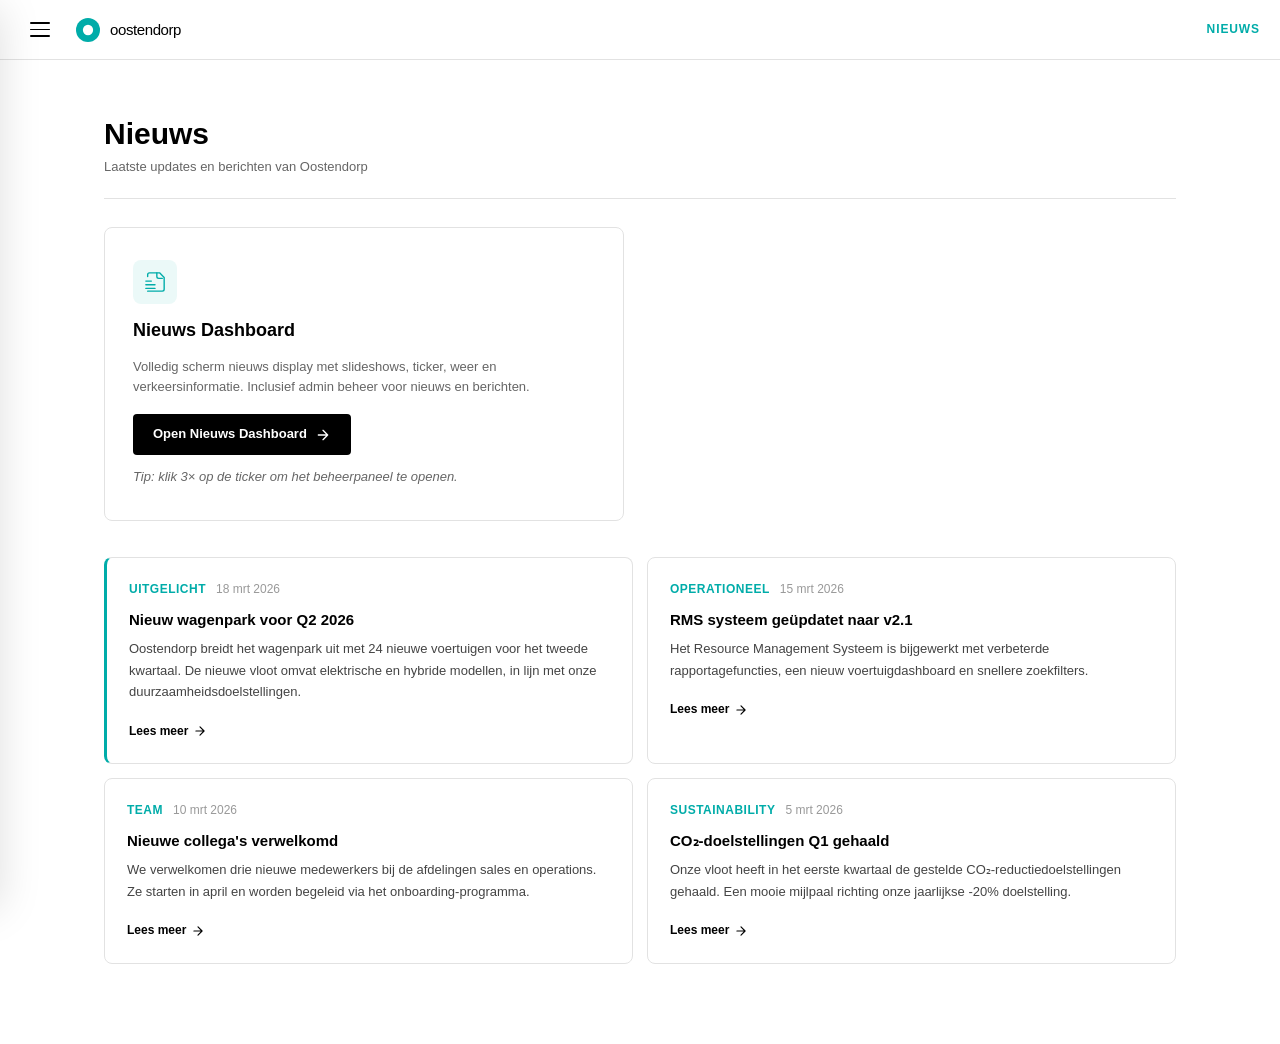
==== commit e36d703e: "Add PowerPlanner, Nieuws app, and launch cards - planning.html: full standalone PowerPlanner convers" ====
--- a/index.html
+++ b/index.html
@@ -38,7 +38,7 @@
       <ul>
 
         <li>
-          <a href="#nieuws" class="nav-item active" data-page="nieuws">
+          <a href="nieuws/" class="nav-item nav-item-external" data-page="nieuws">
             <svg class="nav-icon" viewBox="0 0 24 24" fill="none" stroke="currentColor" stroke-width="1.5" stroke-linecap="round" stroke-linejoin="round" aria-hidden="true">
               <path d="M4 22h16a2 2 0 002-2V7l-5-5H6a2 2 0 00-2 2v2"/>
               <path d="M14 2v4a2 2 0 002 2h4"/>
@@ -49,7 +49,7 @@
         </li>
 
         <li>
-          <a href="#planning" class="nav-item" data-page="planning">
+          <a href="planning.html" class="nav-item nav-item-external" data-page="planning">
             <svg class="nav-icon" viewBox="0 0 24 24" fill="none" stroke="currentColor" stroke-width="1.5" stroke-linecap="round" stroke-linejoin="round" aria-hidden="true">
               <rect x="3" y="4" width="18" height="18" rx="2"/>
               <line x1="16" y1="2" x2="16" y2="6"/>
@@ -140,7 +140,7 @@
   <main class="main">
 
     <!-- ==========================================
-         NIEUWS
+         NIEUWS — launch card (full app at nieuws/)
          ========================================== -->
     <section class="page active" id="page-nieuws" aria-label="Nieuws">
 
@@ -149,6 +149,26 @@
         <p class="page-subtitle">Laatste updates en berichten van Oostendorp</p>
       </div>
 
+      <div class="launch-card-wrap">
+        <div class="launch-card">
+          <div class="launch-card-icon">
+            <svg viewBox="0 0 24 24" fill="none" stroke="currentColor" stroke-width="1.5" stroke-linecap="round" stroke-linejoin="round" aria-hidden="true">
+              <path d="M4 22h16a2 2 0 002-2V7l-5-5H6a2 2 0 00-2 2v2"/>
+              <path d="M14 2v4a2 2 0 002 2h4"/>
+              <path d="M2 15h10M2 11h6M2 19h10"/>
+            </svg>
+          </div>
+          <h2>Nieuws Dashboard</h2>
+          <p>Volledig scherm nieuws display met slideshows, ticker, weer en verkeersinformatie. Inclusief admin beheer voor nieuws en berichten.</p>
+          <a href="nieuws/" class="launch-btn">
+            Open Nieuws Dashboard
+            <svg viewBox="0 0 24 24" fill="none" stroke="currentColor" stroke-width="2" stroke-linecap="round" stroke-linejoin="round" aria-hidden="true"><path d="M5 12h14M12 5l7 7-7 7"/></svg>
+          </a>
+          <p class="launch-hint">Tip: klik 3× op de ticker om het beheerpaneel te openen.</p>
+        </div>
+      </div>
+
+      <!-- preview grid kept below launch card -->
       <div class="news-grid">
 
         <article class="news-card featured">
@@ -211,13 +231,33 @@
     </section>
 
     <!-- ==========================================
-         PLANNING
+         PLANNING — launch card (full app at planning.html)
          ========================================== -->
     <section class="page" id="page-planning" aria-label="Planning">
 
       <div class="page-header">
         <h1>Planning</h1>
-        <p class="page-subtitle">Overzicht van activiteiten en afspraken</p>
+        <p class="page-subtitle">PowerPlanner — dienstroosters en teamplanning</p>
+      </div>
+
+      <div class="launch-card-wrap">
+        <div class="launch-card">
+          <div class="launch-card-icon">
+            <svg viewBox="0 0 24 24" fill="none" stroke="currentColor" stroke-width="1.5" stroke-linecap="round" stroke-linejoin="round" aria-hidden="true">
+              <rect x="3" y="4" width="18" height="18" rx="2"/>
+              <line x1="16" y1="2" x2="16" y2="6"/>
+              <line x1="8"  y1="2" x2="8"  y2="6"/>
+              <line x1="3"  y1="10" x2="21" y2="10"/>
+            </svg>
+          </div>
+          <h2>PowerPlanner</h2>
+          <p>Volledig dienstrooster beheer voor het team. Medewerkers, diensten, dagstart rotaties, patroonherkenning, business rules validatie en CSV export.</p>
+          <a href="planning.html" class="launch-btn">
+            Open PowerPlanner
+            <svg viewBox="0 0 24 24" fill="none" stroke="currentColor" stroke-width="2" stroke-linecap="round" stroke-linejoin="round" aria-hidden="true"><path d="M5 12h14M12 5l7 7-7 7"/></svg>
+          </a>
+          <p class="launch-hint">Tip: gebruik ⚙️ rechtsonder voor instellingen en medewerkersbeheer.</p>
+        </div>
       </div>
 
       <div class="planning-controls">
--- a/css/style.css
+++ b/css/style.css
@@ -857,6 +857,21 @@
 }
 
 /* ================================================
+   LAUNCH CARD
+   ================================================ */
+.launch-card-wrap { margin-bottom: 36px; }
+.launch-card { border: 1px solid var(--border); border-radius: var(--radius-md); padding: 32px 28px; background: var(--white); display: flex; flex-direction: column; align-items: flex-start; gap: 12px; max-width: 520px; transition: border-color var(--transition), box-shadow var(--transition); }
+.launch-card:hover { border-color: var(--accent); box-shadow: 0 2px 16px rgba(0,172,169,0.08); }
+.launch-card-icon { width: 44px; height: 44px; background: rgba(0,172,169,0.08); border-radius: var(--radius-md); display: flex; align-items: center; justify-content: center; color: var(--accent); flex-shrink: 0; }
+.launch-card-icon svg { width: 22px; height: 22px; }
+.launch-card h2 { font-size: 18px; font-weight: bold; margin: 0; }
+.launch-card p { font-size: 13px; color: var(--muted); line-height: 1.6; margin: 0; }
+.launch-btn { display: inline-flex; align-items: center; gap: 8px; background: var(--black); color: var(--white); font-size: 13px; font-weight: bold; padding: 10px 20px; border-radius: var(--radius); transition: background var(--transition); margin-top: 4px; }
+.launch-btn:hover { background: var(--accent); }
+.launch-btn svg { width: 16px; height: 16px; }
+.launch-hint { font-size: 12px; color: var(--muted-light); font-style: italic; }
+
+/* ================================================
    RESPONSIVE
    ================================================ */
 
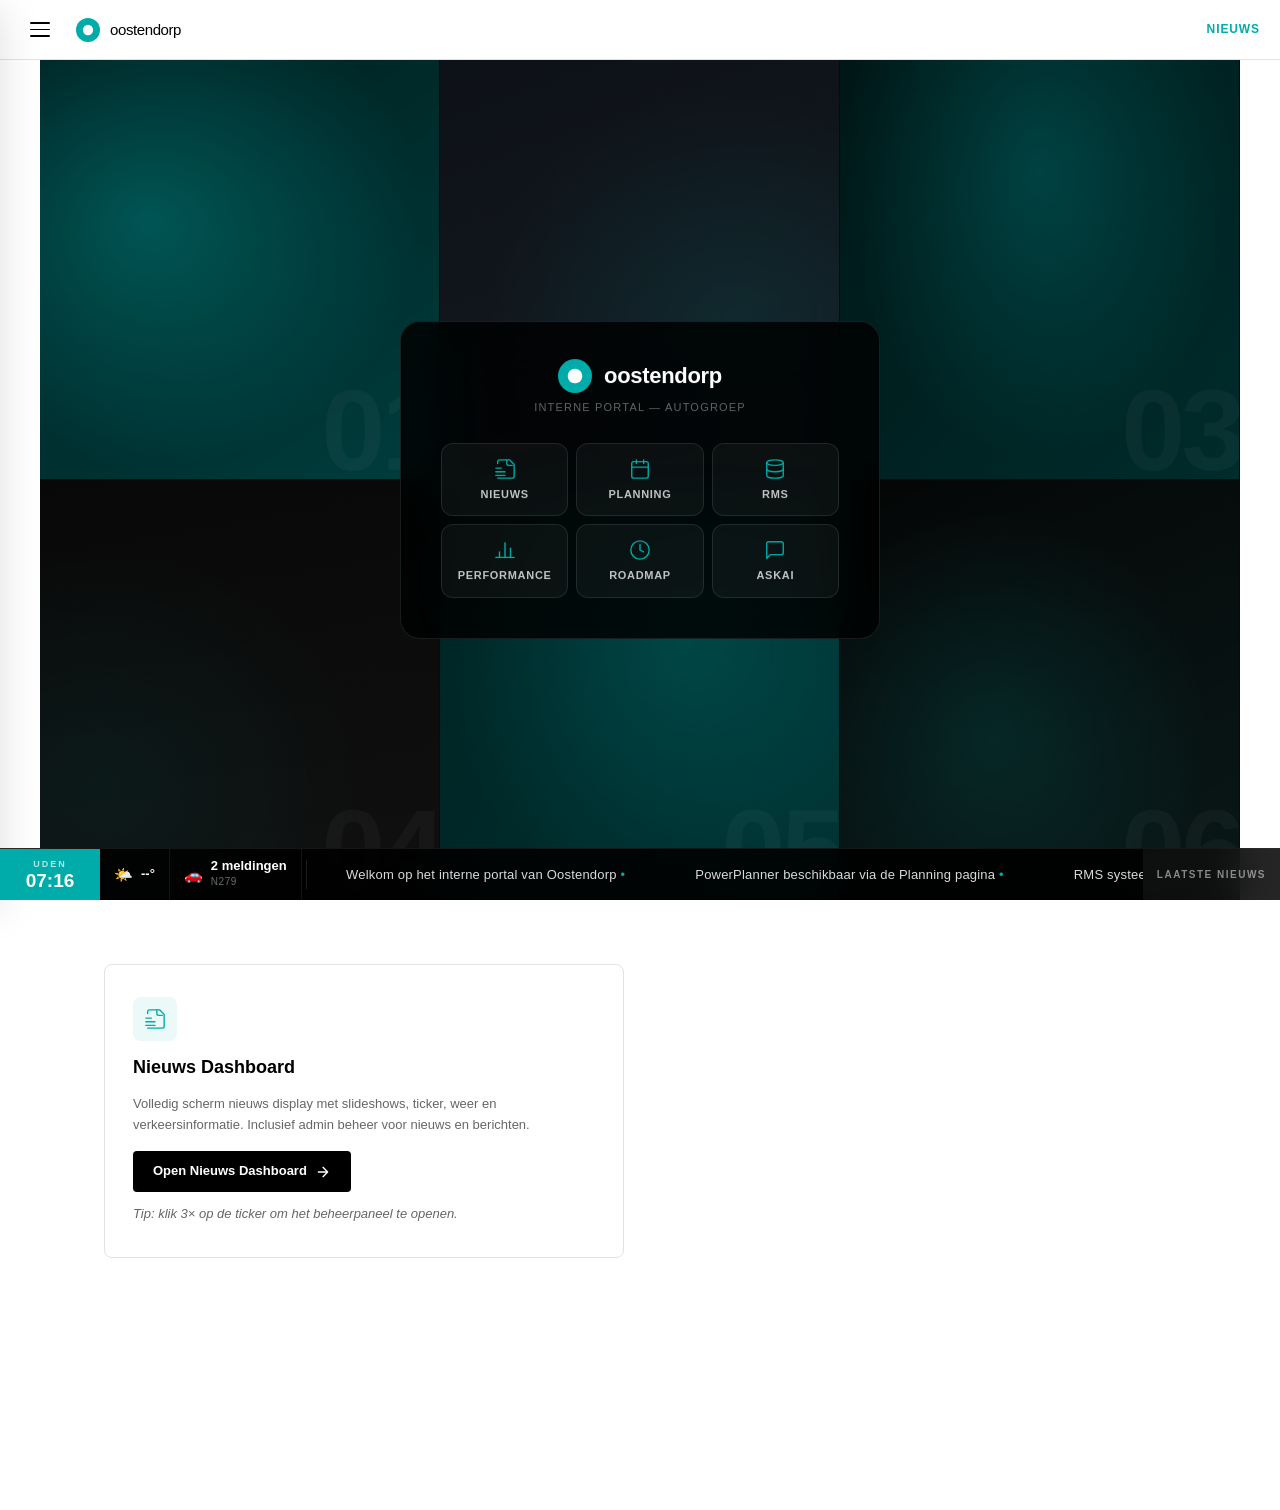
==== commit 0bd452f8: "Add hero photowall, news ticker, and PowerPlanner backup restore - index.html: fullscreen 6-panel he" ====
--- a/index.html
+++ b/index.html
@@ -140,94 +140,140 @@
   <main class="main">
 
     <!-- ==========================================
-         NIEUWS — launch card (full app at nieuws/)
+         NIEUWS — Hero photowall + launch card
          ========================================== -->
     <section class="page active" id="page-nieuws" aria-label="Nieuws">
 
-      <div class="page-header">
-        <h1>Nieuws</h1>
-        <p class="page-subtitle">Laatste updates en berichten van Oostendorp</p>
-      </div>
-
-      <div class="launch-card-wrap">
-        <div class="launch-card">
-          <div class="launch-card-icon">
-            <svg viewBox="0 0 24 24" fill="none" stroke="currentColor" stroke-width="1.5" stroke-linecap="round" stroke-linejoin="round" aria-hidden="true">
-              <path d="M4 22h16a2 2 0 002-2V7l-5-5H6a2 2 0 00-2 2v2"/>
-              <path d="M14 2v4a2 2 0 002 2h4"/>
-              <path d="M2 15h10M2 11h6M2 19h10"/>
+      <!-- HERO: Dynamic Photowall -->
+      <div class="hero" id="hero">
+
+        <!-- Background: 6 animated panels -->
+        <div class="hero-wall" id="heroWall">
+
+          <div class="hero-panel hp-1" data-depth="0.5">
+            <div class="hero-panel-bg"></div>
+            <div class="hero-panel-num">01</div>
+            <div class="hero-panel-info">
+              <div class="hero-panel-icon"><svg viewBox="0 0 24 24" fill="none" stroke="currentColor" stroke-width="1.5" stroke-linecap="round" stroke-linejoin="round" aria-hidden="true"><path d="M4 22h16a2 2 0 002-2V7l-5-5H6a2 2 0 00-2 2v2"/><path d="M14 2v4a2 2 0 002 2h4"/><path d="M2 15h10M2 11h6M2 19h10"/></svg></div>
+              <span>Nieuws</span>
+            </div>
+          </div>
+
+          <div class="hero-panel hp-2" data-depth="0.3">
+            <div class="hero-panel-bg"></div>
+            <div class="hero-panel-num">02</div>
+            <div class="hero-panel-info">
+              <div class="hero-panel-icon"><svg viewBox="0 0 24 24" fill="none" stroke="currentColor" stroke-width="1.5" stroke-linecap="round" stroke-linejoin="round" aria-hidden="true"><rect x="3" y="4" width="18" height="18" rx="2"/><line x1="16" y1="2" x2="16" y2="6"/><line x1="8" y1="2" x2="8" y2="6"/><line x1="3" y1="10" x2="21" y2="10"/></svg></div>
+              <span>Planning</span>
+            </div>
+          </div>
+
+          <div class="hero-panel hp-3" data-depth="0.4">
+            <div class="hero-panel-bg"></div>
+            <div class="hero-panel-num">03</div>
+            <div class="hero-panel-info">
+              <div class="hero-panel-icon"><svg viewBox="0 0 24 24" fill="none" stroke="currentColor" stroke-width="1.5" stroke-linecap="round" stroke-linejoin="round" aria-hidden="true"><ellipse cx="12" cy="5" rx="9" ry="3"/><path d="M21 12c0 1.66-4 3-9 3s-9-1.34-9-3"/><path d="M3 5v14c0 1.66 4 3 9 3s9-1.34 9-3V5"/></svg></div>
+              <span>RMS</span>
+            </div>
+          </div>
+
+          <div class="hero-panel hp-4" data-depth="0.2">
+            <div class="hero-panel-bg"></div>
+            <div class="hero-panel-num">04</div>
+            <div class="hero-panel-info">
+              <div class="hero-panel-icon"><svg viewBox="0 0 24 24" fill="none" stroke="currentColor" stroke-width="1.5" stroke-linecap="round" stroke-linejoin="round" aria-hidden="true"><line x1="18" y1="20" x2="18" y2="10"/><line x1="12" y1="20" x2="12" y2="4"/><line x1="6" y1="20" x2="6" y2="14"/><polyline points="2 20 22 20"/></svg></div>
+              <span>Performance</span>
+            </div>
+          </div>
+
+          <div class="hero-panel hp-5" data-depth="0.45">
+            <div class="hero-panel-bg"></div>
+            <div class="hero-panel-num">05</div>
+            <div class="hero-panel-info">
+              <div class="hero-panel-icon"><svg viewBox="0 0 24 24" fill="none" stroke="currentColor" stroke-width="1.5" stroke-linecap="round" stroke-linejoin="round" aria-hidden="true"><circle cx="12" cy="12" r="10"/><polyline points="12 6 12 12 16 14"/></svg></div>
+              <span>Roadmap</span>
+            </div>
+          </div>
+
+          <div class="hero-panel hp-6" data-depth="0.35">
+            <div class="hero-panel-bg"></div>
+            <div class="hero-panel-num">06</div>
+            <div class="hero-panel-info">
+              <div class="hero-panel-icon"><svg viewBox="0 0 24 24" fill="none" stroke="currentColor" stroke-width="1.5" stroke-linecap="round" stroke-linejoin="round" aria-hidden="true"><path d="M21 15a2 2 0 01-2 2H7l-4 4V5a2 2 0 012-2h14a2 2 0 012 2z"/></svg></div>
+              <span>AskAI</span>
+            </div>
+          </div>
+
+        </div><!-- /.hero-wall -->
+
+        <!-- Center glass overlay with logo + CTA nav -->
+        <div class="hero-center" id="heroCenter">
+          <div class="hero-brand">
+            <svg class="logo-mark" viewBox="0 0 28 28" fill="none" xmlns="http://www.w3.org/2000/svg" aria-hidden="true">
+              <circle cx="14" cy="14" r="14" fill="#00ACA9"/>
+              <circle cx="14" cy="14" r="6" fill="#ffffff"/>
             </svg>
-          </div>
-          <h2>Nieuws Dashboard</h2>
-          <p>Volledig scherm nieuws display met slideshows, ticker, weer en verkeersinformatie. Inclusief admin beheer voor nieuws en berichten.</p>
-          <a href="nieuws/" class="launch-btn">
-            Open Nieuws Dashboard
-            <svg viewBox="0 0 24 24" fill="none" stroke="currentColor" stroke-width="2" stroke-linecap="round" stroke-linejoin="round" aria-hidden="true"><path d="M5 12h14M12 5l7 7-7 7"/></svg>
-          </a>
-          <p class="launch-hint">Tip: klik 3× op de ticker om het beheerpaneel te openen.</p>
-        </div>
-      </div>
-
-      <!-- preview grid kept below launch card -->
-      <div class="news-grid">
-
-        <article class="news-card featured">
-          <div class="news-card-meta">
-            <span class="news-tag-label">Uitgelicht</span>
-            <span class="news-date">18 mrt 2026</span>
-          </div>
-          <h2>Nieuw wagenpark voor Q2 2026</h2>
-          <p>Oostendorp breidt het wagenpark uit met 24 nieuwe voertuigen voor het tweede kwartaal. De nieuwe vloot omvat elektrische en hybride modellen, in lijn met onze duurzaamheidsdoelstellingen.</p>
-          <a href="#" class="read-more">Lees meer
-            <svg viewBox="0 0 24 24" fill="none" stroke="currentColor" stroke-width="2" stroke-linecap="round" stroke-linejoin="round" aria-hidden="true">
-              <path d="M5 12h14M12 5l7 7-7 7"/>
-            </svg>
-          </a>
-        </article>
-
-        <article class="news-card">
-          <div class="news-card-meta">
-            <span class="news-tag-label">Operationeel</span>
-            <span class="news-date">15 mrt 2026</span>
-          </div>
-          <h2>RMS systeem geüpdatet naar v2.1</h2>
-          <p>Het Resource Management Systeem is bijgewerkt met verbeterde rapportagefuncties, een nieuw voertuigdashboard en snellere zoekfilters.</p>
-          <a href="#" class="read-more">Lees meer
-            <svg viewBox="0 0 24 24" fill="none" stroke="currentColor" stroke-width="2" stroke-linecap="round" stroke-linejoin="round" aria-hidden="true">
-              <path d="M5 12h14M12 5l7 7-7 7"/>
-            </svg>
-          </a>
-        </article>
-
-        <article class="news-card">
-          <div class="news-card-meta">
-            <span class="news-tag-label">Team</span>
-            <span class="news-date">10 mrt 2026</span>
-          </div>
-          <h2>Nieuwe collega's verwelkomd</h2>
-          <p>We verwelkomen drie nieuwe medewerkers bij de afdelingen sales en operations. Ze starten in april en worden begeleid via het onboarding-programma.</p>
-          <a href="#" class="read-more">Lees meer
-            <svg viewBox="0 0 24 24" fill="none" stroke="currentColor" stroke-width="2" stroke-linecap="round" stroke-linejoin="round" aria-hidden="true">
-              <path d="M5 12h14M12 5l7 7-7 7"/>
-            </svg>
-          </a>
-        </article>
-
-        <article class="news-card">
-          <div class="news-card-meta">
-            <span class="news-tag-label">Sustainability</span>
-            <span class="news-date">5 mrt 2026</span>
-          </div>
-          <h2>CO₂-doelstellingen Q1 gehaald</h2>
-          <p>Onze vloot heeft in het eerste kwartaal de gestelde CO₂-reductiedoelstellingen gehaald. Een mooie mijlpaal richting onze jaarlijkse -20% doelstelling.</p>
-          <a href="#" class="read-more">Lees meer
-            <svg viewBox="0 0 24 24" fill="none" stroke="currentColor" stroke-width="2" stroke-linecap="round" stroke-linejoin="round" aria-hidden="true">
-              <path d="M5 12h14M12 5l7 7-7 7"/>
-            </svg>
-          </a>
-        </article>
-
-      </div>
+            <span class="hero-brand-text">oostendorp</span>
+          </div>
+          <p class="hero-tagline">Interne portal &mdash; Autogroep</p>
+          <nav class="hero-nav-grid" aria-label="Snelnavigatie">
+            <a href="nieuws/" class="hero-nav-btn">
+              <svg viewBox="0 0 24 24" fill="none" stroke="currentColor" stroke-width="1.5" stroke-linecap="round" stroke-linejoin="round" aria-hidden="true"><path d="M4 22h16a2 2 0 002-2V7l-5-5H6a2 2 0 00-2 2v2"/><path d="M14 2v4a2 2 0 002 2h4"/><path d="M2 15h10M2 11h6M2 19h10"/></svg>
+              <span>Nieuws</span>
+            </a>
+            <a href="planning.html" class="hero-nav-btn">
+              <svg viewBox="0 0 24 24" fill="none" stroke="currentColor" stroke-width="1.5" stroke-linecap="round" stroke-linejoin="round" aria-hidden="true"><rect x="3" y="4" width="18" height="18" rx="2"/><line x1="16" y1="2" x2="16" y2="6"/><line x1="8" y1="2" x2="8" y2="6"/><line x1="3" y1="10" x2="21" y2="10"/></svg>
+              <span>Planning</span>
+            </a>
+            <a href="#rms" class="hero-nav-btn" data-page="rms">
+              <svg viewBox="0 0 24 24" fill="none" stroke="currentColor" stroke-width="1.5" stroke-linecap="round" stroke-linejoin="round" aria-hidden="true"><ellipse cx="12" cy="5" rx="9" ry="3"/><path d="M21 12c0 1.66-4 3-9 3s-9-1.34-9-3"/><path d="M3 5v14c0 1.66 4 3 9 3s9-1.34 9-3V5"/></svg>
+              <span>RMS</span>
+            </a>
+            <a href="#performance" class="hero-nav-btn" data-page="performance">
+              <svg viewBox="0 0 24 24" fill="none" stroke="currentColor" stroke-width="1.5" stroke-linecap="round" stroke-linejoin="round" aria-hidden="true"><line x1="18" y1="20" x2="18" y2="10"/><line x1="12" y1="20" x2="12" y2="4"/><line x1="6" y1="20" x2="6" y2="14"/><polyline points="2 20 22 20"/></svg>
+              <span>Performance</span>
+            </a>
+            <a href="#roadmap" class="hero-nav-btn" data-page="roadmap">
+              <svg viewBox="0 0 24 24" fill="none" stroke="currentColor" stroke-width="1.5" stroke-linecap="round" stroke-linejoin="round" aria-hidden="true"><circle cx="12" cy="12" r="10"/><polyline points="12 6 12 12 16 14"/></svg>
+              <span>Roadmap</span>
+            </a>
+            <a href="#askai" class="hero-nav-btn" data-page="askai">
+              <svg viewBox="0 0 24 24" fill="none" stroke="currentColor" stroke-width="1.5" stroke-linecap="round" stroke-linejoin="round" aria-hidden="true"><path d="M21 15a2 2 0 01-2 2H7l-4 4V5a2 2 0 012-2h14a2 2 0 012 2z"/></svg>
+              <span>AskAI</span>
+            </a>
+          </nav>
+        </div><!-- /.hero-center -->
+
+        <!-- Scroll hint -->
+        <div class="hero-scroll" aria-hidden="true">
+          <span>Scroll</span>
+          <svg viewBox="0 0 24 24" fill="none" stroke="currentColor" stroke-width="2" stroke-linecap="round" aria-hidden="true"><polyline points="6 9 12 15 18 9"/></svg>
+        </div>
+
+      </div><!-- /.hero -->
+
+      <!-- Launch card below hero -->
+      <div class="hero-below">
+        <div class="launch-card-wrap">
+          <div class="launch-card">
+            <div class="launch-card-icon">
+              <svg viewBox="0 0 24 24" fill="none" stroke="currentColor" stroke-width="1.5" stroke-linecap="round" stroke-linejoin="round" aria-hidden="true">
+                <path d="M4 22h16a2 2 0 002-2V7l-5-5H6a2 2 0 00-2 2v2"/>
+                <path d="M14 2v4a2 2 0 002 2h4"/>
+                <path d="M2 15h10M2 11h6M2 19h10"/>
+              </svg>
+            </div>
+            <h2>Nieuws Dashboard</h2>
+            <p>Volledig scherm nieuws display met slideshows, ticker, weer en verkeersinformatie. Inclusief admin beheer voor nieuws en berichten.</p>
+            <a href="nieuws/" class="launch-btn">
+              Open Nieuws Dashboard
+              <svg viewBox="0 0 24 24" fill="none" stroke="currentColor" stroke-width="2" stroke-linecap="round" stroke-linejoin="round" aria-hidden="true"><path d="M5 12h14M12 5l7 7-7 7"/></svg>
+            </a>
+            <p class="launch-hint">Tip: klik 3× op de ticker om het beheerpaneel te openen.</p>
+          </div>
+        </div>
+      </div>
+
     </section>
 
     <!-- ==========================================
@@ -780,6 +826,36 @@
 
   </main>
 
+  <!-- ============================================================
+       GLOBAL NEWS TICKER (fixed bottom — cloned from NIEUWS OOSTENDORP)
+       ============================================================ -->
+  <div class="site-ticker" id="siteTicker" aria-label="Nieuws ticker">
+    <div class="ticker-clock-block">
+      <span class="ticker-clock-loc">UDEN</span>
+      <span class="ticker-clock-time" id="tickerTime">00:00</span>
+    </div>
+    <div class="ticker-pill">
+      <span class="ticker-pill-icon" id="tickerWeatherIcon">🌤️</span>
+      <div class="ticker-pill-text">
+        <span class="ticker-pill-main" id="tickerWeatherTemp">--°</span>
+        <span class="ticker-pill-sub" id="tickerWeatherDesc"></span>
+      </div>
+    </div>
+    <div class="ticker-pill">
+      <span class="ticker-pill-icon">🚗</span>
+      <div class="ticker-pill-text">
+        <span class="ticker-pill-main" id="tickerTrafficCount">Laden...</span>
+        <span class="ticker-pill-sub" id="tickerTrafficRoad"></span>
+      </div>
+    </div>
+    <div class="ticker-sep"></div>
+    <div class="ticker-scroll-wrap">
+      <div class="ticker-scroll" id="tickerScroll"></div>
+    </div>
+    <div class="ticker-badge">LAATSTE NIEUWS</div>
+  </div>
+
   <script src="js/main.js"></script>
+  <script src="js/ticker.js"></script>
 </body>
 </html>
--- a/css/style.css
+++ b/css/style.css
@@ -872,6 +872,379 @@
 .launch-hint { font-size: 12px; color: var(--muted-light); font-style: italic; }
 
 /* ================================================
+   HERO — Dynamic Photowall
+   ================================================ */
+
+.page#page-nieuws { padding: 0; }
+
+.hero {
+  position: relative;
+  height: calc(100vh - var(--header-height));
+  min-height: 480px;
+  overflow: hidden;
+  background: #000;
+}
+
+/* ---- Photowall grid ---- */
+.hero-wall {
+  position: absolute;
+  inset: 0;
+  display: grid;
+  grid-template-columns: repeat(3, 1fr);
+  grid-template-rows: repeat(2, 1fr);
+}
+
+/* ---- Individual panels ---- */
+.hero-panel {
+  position: relative;
+  overflow: hidden;
+  border-right: 1px solid rgba(255,255,255,0.04);
+  border-bottom: 1px solid rgba(255,255,255,0.04);
+  opacity: 0;
+  animation: heroPanelIn 1s cubic-bezier(0.22,1,0.36,1) forwards;
+}
+.hero-panel:nth-child(1) { animation-delay: 0.05s; }
+.hero-panel:nth-child(2) { animation-delay: 0.15s; }
+.hero-panel:nth-child(3) { animation-delay: 0.25s; }
+.hero-panel:nth-child(4) { animation-delay: 0.10s; }
+.hero-panel:nth-child(5) { animation-delay: 0.20s; }
+.hero-panel:nth-child(6) { animation-delay: 0.30s; }
+
+@keyframes heroPanelIn {
+  from { opacity: 0; transform: scale(1.06); }
+  to   { opacity: 1; transform: scale(1); }
+}
+
+/* ---- Panel backgrounds (CSS-generated, no images) ---- */
+.hero-panel-bg {
+  position: absolute;
+  inset: -8%;
+  background-size: 220% 220%;
+  will-change: transform;
+  animation: panelFloat linear infinite;
+}
+.hp-1 .hero-panel-bg { background: radial-gradient(ellipse at 30% 40%, rgba(0,172,169,0.35) 0%, transparent 60%), linear-gradient(145deg,#001a1a,#004040); animation-duration: 14s; }
+.hp-2 .hero-panel-bg { background: radial-gradient(ellipse at 70% 60%, rgba(0,172,169,0.12) 0%, transparent 55%), linear-gradient(160deg,#0d1117,#161b22); animation-duration: 18s; }
+.hp-3 .hero-panel-bg { background: radial-gradient(ellipse at 50% 30%, rgba(0,172,169,0.25) 0%, transparent 60%), linear-gradient(130deg,#001515,#002e2e); animation-duration: 12s; animation-delay: -4s; }
+.hp-4 .hero-panel-bg { background: radial-gradient(ellipse at 20% 70%, rgba(0,172,169,0.08) 0%, transparent 50%), linear-gradient(170deg,#080808,#111); animation-duration: 20s; animation-delay: -6s; }
+.hp-5 .hero-panel-bg { background: radial-gradient(ellipse at 60% 40%, rgba(0,172,169,0.22) 0%, transparent 65%), linear-gradient(120deg,#002020,#003535); animation-duration: 16s; animation-delay: -2s; }
+.hp-6 .hero-panel-bg { background: radial-gradient(ellipse at 40% 60%, rgba(0,172,169,0.15) 0%, transparent 55%), linear-gradient(155deg,#050505,#0a1a1a); animation-duration: 22s; animation-delay: -8s; }
+
+@keyframes panelFloat {
+  0%   { background-position: 0% 0%; }
+  33%  { background-position: 100% 50%; }
+  66%  { background-position: 50% 100%; }
+  100% { background-position: 0% 0%; }
+}
+
+/* ---- Panel decorative oversized number ---- */
+.hero-panel-num {
+  position: absolute;
+  bottom: -0.08em;
+  right: -0.02em;
+  font-size: clamp(64px, 9vw, 128px);
+  font-weight: bold;
+  color: rgba(255,255,255,0.035);
+  line-height: 1;
+  pointer-events: none;
+  -webkit-user-select: none;
+  user-select: none;
+  z-index: 1;
+  letter-spacing: -4px;
+  font-family: Arial, sans-serif;
+}
+
+/* ---- Panel hover glow ---- */
+.hero-panel::after {
+  content: '';
+  position: absolute;
+  inset: 0;
+  background: radial-gradient(circle at center, rgba(0,172,169,0.1) 0%, transparent 70%);
+  opacity: 0;
+  transition: opacity 0.5s;
+  z-index: 2;
+}
+.hero-panel:hover::after { opacity: 1; }
+
+/* ---- Panel label (icon + name, visible on hover) ---- */
+.hero-panel-info {
+  position: absolute;
+  bottom: 18px;
+  left: 18px;
+  z-index: 3;
+  display: flex;
+  flex-direction: column;
+  gap: 5px;
+  opacity: 0;
+  transform: translateY(6px);
+  transition: opacity 0.3s, transform 0.3s;
+}
+.hero-panel:hover .hero-panel-info {
+  opacity: 1;
+  transform: translateY(0);
+}
+.hero-panel-icon {
+  width: 28px;
+  height: 28px;
+  color: #00ACA9;
+}
+.hero-panel-icon svg { width: 100%; height: 100%; }
+.hero-panel-info span {
+  font-size: 11px;
+  font-weight: bold;
+  letter-spacing: 1.5px;
+  text-transform: uppercase;
+  color: rgba(255,255,255,0.6);
+  font-family: Arial, sans-serif;
+}
+
+/* ---- Center glass card ---- */
+.hero-center {
+  position: absolute;
+  top: 50%;
+  left: 50%;
+  transform: translate(-50%, -50%);
+  z-index: 20;
+  background: rgba(0,0,0,0.84);
+  -webkit-backdrop-filter: blur(28px) saturate(1.4);
+  backdrop-filter: blur(28px) saturate(1.4);
+  border: 1px solid rgba(255,255,255,0.1);
+  border-radius: 20px;
+  padding: 36px 40px 40px;
+  text-align: center;
+  width: min(480px, 88vw);
+  opacity: 0;
+  animation: heroCenterIn 0.9s cubic-bezier(0.22,1,0.36,1) forwards 0.35s;
+}
+@keyframes heroCenterIn {
+  from { opacity: 0; transform: translate(-50%, -46%); }
+  to   { opacity: 1; transform: translate(-50%, -50%); }
+}
+
+.hero-brand {
+  display: flex;
+  align-items: center;
+  justify-content: center;
+  gap: 12px;
+  margin-bottom: 6px;
+}
+.hero-brand .logo-mark { width: 34px; height: 34px; flex-shrink: 0; }
+.hero-brand-text {
+  font-size: 22px;
+  font-weight: bold;
+  color: #fff;
+  letter-spacing: -0.3px;
+  font-family: Arial, sans-serif;
+}
+.hero-tagline {
+  font-size: 11px;
+  color: rgba(255,255,255,0.38);
+  letter-spacing: 1.2px;
+  text-transform: uppercase;
+  margin: 0 0 26px;
+  font-family: Arial, sans-serif;
+}
+
+/* ---- CTA nav grid (3×2) ---- */
+.hero-nav-grid {
+  display: grid;
+  grid-template-columns: repeat(3, 1fr);
+  gap: 8px;
+}
+.hero-nav-btn {
+  display: flex;
+  flex-direction: column;
+  align-items: center;
+  gap: 6px;
+  padding: 14px 6px 12px;
+  border-radius: 12px;
+  border: 1px solid rgba(255,255,255,0.1);
+  background: rgba(255,255,255,0.04);
+  color: rgba(255,255,255,0.75);
+  text-decoration: none;
+  font-size: 11px;
+  font-weight: bold;
+  letter-spacing: 0.7px;
+  text-transform: uppercase;
+  transition: background 0.2s, border-color 0.2s, color 0.2s, transform 0.18s;
+  font-family: Arial, sans-serif;
+  cursor: pointer;
+}
+.hero-nav-btn:hover {
+  background: rgba(0,172,169,0.18);
+  border-color: #00ACA9;
+  color: #fff;
+  transform: translateY(-2px);
+}
+.hero-nav-btn svg { width: 22px; height: 22px; color: #00ACA9; }
+
+/* ---- Scroll hint ---- */
+.hero-scroll {
+  position: absolute;
+  bottom: 22px;
+  left: 50%;
+  transform: translateX(-50%);
+  z-index: 10;
+  display: flex;
+  flex-direction: column;
+  align-items: center;
+  gap: 4px;
+  color: rgba(255,255,255,0.28);
+  font-size: 10px;
+  letter-spacing: 1.5px;
+  text-transform: uppercase;
+  font-family: Arial, sans-serif;
+  animation: heroScrollBounce 2.2s ease-in-out infinite 1.8s;
+  opacity: 0;
+}
+.hero-scroll svg { width: 16px; height: 16px; }
+@keyframes heroScrollBounce {
+  0%,100% { opacity: 0.28; transform: translateX(-50%) translateY(0); }
+  50%      { opacity: 0.55; transform: translateX(-50%) translateY(5px); }
+}
+
+/* ---- Content below hero ---- */
+.hero-below {
+  padding: 40px 24px 80px;
+}
+@media (min-width: 600px) { .hero-below { padding: 48px 32px 80px; } }
+@media (min-width: 900px) { .hero-below { padding: 56px 48px 96px; } }
+@media (min-width: 1100px) { .hero-below { padding: 64px 64px 100px; } }
+
+/* ---- Mobile hero adjustments ---- */
+@media (max-width: 599px) {
+  .hero-wall { grid-template-columns: repeat(2, 1fr); grid-template-rows: repeat(3, 1fr); }
+  .hero-panel-num { font-size: 48px; }
+  .hero-center { padding: 28px 20px 28px; }
+  .hero-brand-text { font-size: 18px; }
+  .hero-nav-grid { grid-template-columns: repeat(2, 1fr); gap: 7px; }
+  .hero-nav-btn { font-size: 10px; padding: 12px 4px 10px; }
+  .hero-nav-btn svg { width: 18px; height: 18px; }
+}
+
+/* ================================================
+   GLOBAL NEWS TICKER
+   ================================================ */
+
+.site-ticker {
+  position: fixed;
+  bottom: 0;
+  left: 0;
+  right: 0;
+  height: 52px;
+  background: rgba(0,0,0,0.90);
+  -webkit-backdrop-filter: blur(20px);
+  backdrop-filter: blur(20px);
+  border-top: 1px solid rgba(255,255,255,0.08);
+  display: flex;
+  align-items: center;
+  z-index: 9000;
+  overflow: hidden;
+  font-family: Arial, sans-serif;
+}
+
+.ticker-clock-block {
+  background: #00ACA9;
+  height: 100%;
+  min-width: 100px;
+  padding: 0 16px;
+  display: flex;
+  flex-direction: column;
+  justify-content: center;
+  align-items: center;
+  flex-shrink: 0;
+}
+.ticker-clock-loc {
+  font-size: 9px;
+  letter-spacing: 2px;
+  color: rgba(255,255,255,0.7);
+  font-weight: bold;
+}
+.ticker-clock-time {
+  font-size: 19px;
+  font-weight: bold;
+  color: #fff;
+  line-height: 1.1;
+}
+
+.ticker-pill {
+  display: flex;
+  align-items: center;
+  gap: 8px;
+  padding: 0 14px;
+  height: 100%;
+  border-right: 1px solid rgba(255,255,255,0.07);
+  flex-shrink: 0;
+}
+.ticker-pill-icon { font-size: 15px; line-height: 1; }
+.ticker-pill-text { display: flex; flex-direction: column; gap: 1px; }
+.ticker-pill-main { font-size: 13px; font-weight: bold; color: #fff; line-height: 1.1; white-space: nowrap; }
+.ticker-pill-sub  { font-size: 10px; color: rgba(255,255,255,0.42); letter-spacing: 0.5px; text-transform: uppercase; white-space: nowrap; }
+
+.ticker-sep {
+  width: 1px;
+  height: 55%;
+  background: rgba(255,255,255,0.1);
+  flex-shrink: 0;
+  margin: 0 4px;
+}
+
+.ticker-scroll-wrap {
+  flex: 1;
+  overflow: hidden;
+  height: 100%;
+  display: flex;
+  align-items: center;
+  min-width: 0;
+}
+.ticker-scroll {
+  display: inline-block;
+  white-space: nowrap;
+  animation: tickerScroll linear infinite;
+  will-change: transform;
+}
+.ticker-scroll-item {
+  display: inline-block;
+  padding: 0 2.5rem;
+  font-size: 13px;
+  font-weight: 500;
+  color: rgba(255,255,255,0.85);
+  letter-spacing: 0.2px;
+}
+.ticker-scroll-sep {
+  color: #00ACA9;
+  font-weight: 300;
+}
+@keyframes tickerScroll {
+  0%   { transform: translate3d(0,0,0); }
+  100% { transform: translate3d(-50%,0,0); }
+}
+
+.ticker-badge {
+  background: rgba(255,255,255,0.05);
+  color: rgba(255,255,255,0.5);
+  height: 100%;
+  padding: 0 14px;
+  display: flex;
+  align-items: center;
+  font-size: 10px;
+  font-weight: bold;
+  letter-spacing: 1.5px;
+  white-space: nowrap;
+  flex-shrink: 0;
+}
+
+/* Add bottom padding to all pages to avoid ticker overlap */
+.page { padding-bottom: calc(64px + 52px) !important; }
+
+@media (max-width: 599px) {
+  .ticker-pill  { display: none; }
+  .ticker-sep   { display: none; }
+  .ticker-badge { display: none; }
+  .ticker-clock-block { min-width: 72px; padding: 0 10px; }
+}
+
+/* ================================================
    RESPONSIVE
    ================================================ */
 
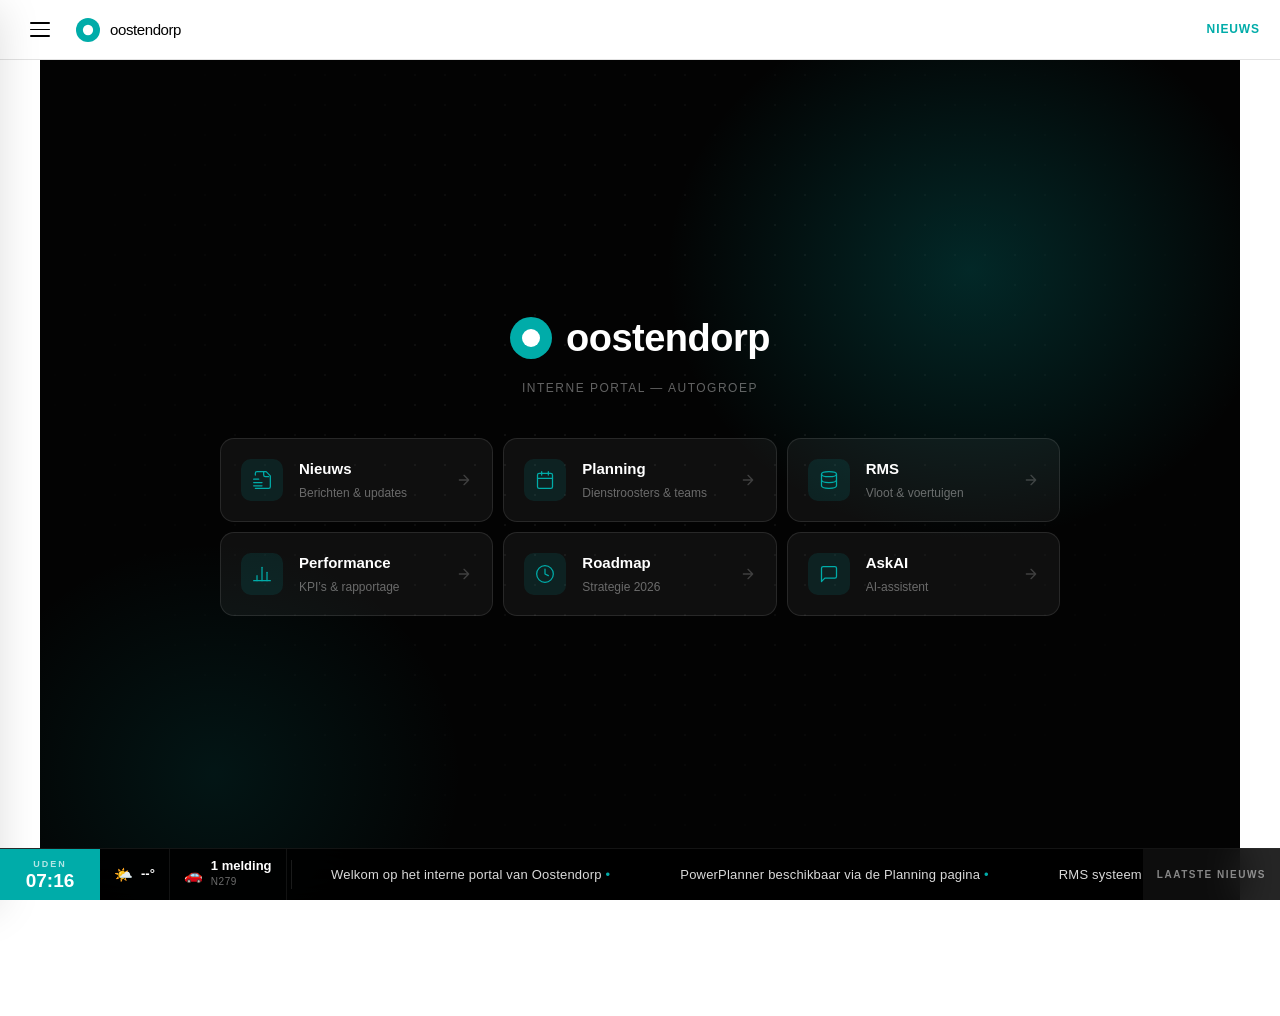
==== commit 6528214a: "Redesign hero: fullscreen, clear tiles, animated background - Full-viewport hero (calc(100vh - heade" ====
--- a/index.html
+++ b/index.html
@@ -140,139 +140,101 @@
   <main class="main">
 
     <!-- ==========================================
-         NIEUWS — Hero photowall + launch card
+         NIEUWS — Fullscreen hero (landing page)
          ========================================== -->
-    <section class="page active" id="page-nieuws" aria-label="Nieuws">
-
-      <!-- HERO: Dynamic Photowall -->
+    <section class="page active" id="page-nieuws" aria-label="Startpagina">
+
       <div class="hero" id="hero">
 
-        <!-- Background: 6 animated panels -->
-        <div class="hero-wall" id="heroWall">
-
-          <div class="hero-panel hp-1" data-depth="0.5">
-            <div class="hero-panel-bg"></div>
-            <div class="hero-panel-num">01</div>
-            <div class="hero-panel-info">
-              <div class="hero-panel-icon"><svg viewBox="0 0 24 24" fill="none" stroke="currentColor" stroke-width="1.5" stroke-linecap="round" stroke-linejoin="round" aria-hidden="true"><path d="M4 22h16a2 2 0 002-2V7l-5-5H6a2 2 0 00-2 2v2"/><path d="M14 2v4a2 2 0 002 2h4"/><path d="M2 15h10M2 11h6M2 19h10"/></svg></div>
-              <span>Nieuws</span>
-            </div>
-          </div>
-
-          <div class="hero-panel hp-2" data-depth="0.3">
-            <div class="hero-panel-bg"></div>
-            <div class="hero-panel-num">02</div>
-            <div class="hero-panel-info">
-              <div class="hero-panel-icon"><svg viewBox="0 0 24 24" fill="none" stroke="currentColor" stroke-width="1.5" stroke-linecap="round" stroke-linejoin="round" aria-hidden="true"><rect x="3" y="4" width="18" height="18" rx="2"/><line x1="16" y1="2" x2="16" y2="6"/><line x1="8" y1="2" x2="8" y2="6"/><line x1="3" y1="10" x2="21" y2="10"/></svg></div>
-              <span>Planning</span>
-            </div>
-          </div>
-
-          <div class="hero-panel hp-3" data-depth="0.4">
-            <div class="hero-panel-bg"></div>
-            <div class="hero-panel-num">03</div>
-            <div class="hero-panel-info">
-              <div class="hero-panel-icon"><svg viewBox="0 0 24 24" fill="none" stroke="currentColor" stroke-width="1.5" stroke-linecap="round" stroke-linejoin="round" aria-hidden="true"><ellipse cx="12" cy="5" rx="9" ry="3"/><path d="M21 12c0 1.66-4 3-9 3s-9-1.34-9-3"/><path d="M3 5v14c0 1.66 4 3 9 3s9-1.34 9-3V5"/></svg></div>
-              <span>RMS</span>
-            </div>
-          </div>
-
-          <div class="hero-panel hp-4" data-depth="0.2">
-            <div class="hero-panel-bg"></div>
-            <div class="hero-panel-num">04</div>
-            <div class="hero-panel-info">
-              <div class="hero-panel-icon"><svg viewBox="0 0 24 24" fill="none" stroke="currentColor" stroke-width="1.5" stroke-linecap="round" stroke-linejoin="round" aria-hidden="true"><line x1="18" y1="20" x2="18" y2="10"/><line x1="12" y1="20" x2="12" y2="4"/><line x1="6" y1="20" x2="6" y2="14"/><polyline points="2 20 22 20"/></svg></div>
-              <span>Performance</span>
-            </div>
-          </div>
-
-          <div class="hero-panel hp-5" data-depth="0.45">
-            <div class="hero-panel-bg"></div>
-            <div class="hero-panel-num">05</div>
-            <div class="hero-panel-info">
-              <div class="hero-panel-icon"><svg viewBox="0 0 24 24" fill="none" stroke="currentColor" stroke-width="1.5" stroke-linecap="round" stroke-linejoin="round" aria-hidden="true"><circle cx="12" cy="12" r="10"/><polyline points="12 6 12 12 16 14"/></svg></div>
-              <span>Roadmap</span>
-            </div>
-          </div>
-
-          <div class="hero-panel hp-6" data-depth="0.35">
-            <div class="hero-panel-bg"></div>
-            <div class="hero-panel-num">06</div>
-            <div class="hero-panel-info">
-              <div class="hero-panel-icon"><svg viewBox="0 0 24 24" fill="none" stroke="currentColor" stroke-width="1.5" stroke-linecap="round" stroke-linejoin="round" aria-hidden="true"><path d="M21 15a2 2 0 01-2 2H7l-4 4V5a2 2 0 012-2h14a2 2 0 012 2z"/></svg></div>
-              <span>AskAI</span>
-            </div>
-          </div>
-
-        </div><!-- /.hero-wall -->
-
-        <!-- Center glass overlay with logo + CTA nav -->
-        <div class="hero-center" id="heroCenter">
-          <div class="hero-brand">
-            <svg class="logo-mark" viewBox="0 0 28 28" fill="none" xmlns="http://www.w3.org/2000/svg" aria-hidden="true">
-              <circle cx="14" cy="14" r="14" fill="#00ACA9"/>
-              <circle cx="14" cy="14" r="6" fill="#ffffff"/>
-            </svg>
-            <span class="hero-brand-text">oostendorp</span>
-          </div>
-          <p class="hero-tagline">Interne portal &mdash; Autogroep</p>
-          <nav class="hero-nav-grid" aria-label="Snelnavigatie">
-            <a href="nieuws/" class="hero-nav-btn">
+        <!-- Decorative background -->
+        <div class="hero-bg" aria-hidden="true">
+          <div class="hero-glow hero-glow--a"></div>
+          <div class="hero-glow hero-glow--b"></div>
+          <div class="hero-dots"></div>
+        </div>
+
+        <!-- Brand -->
+        <div class="hero-brand">
+          <svg class="logo-mark" viewBox="0 0 28 28" fill="none" xmlns="http://www.w3.org/2000/svg" aria-hidden="true">
+            <circle cx="14" cy="14" r="14" fill="#00ACA9"/>
+            <circle cx="14" cy="14" r="6" fill="#ffffff"/>
+          </svg>
+          <span class="hero-brand-name">oostendorp</span>
+        </div>
+        <p class="hero-tagline">Interne portal &mdash; Autogroep</p>
+
+        <!-- Navigation tiles -->
+        <nav class="hero-tiles" aria-label="Snelnavigatie">
+
+          <a href="nieuws/" class="hero-tile">
+            <div class="hero-tile-icon">
               <svg viewBox="0 0 24 24" fill="none" stroke="currentColor" stroke-width="1.5" stroke-linecap="round" stroke-linejoin="round" aria-hidden="true"><path d="M4 22h16a2 2 0 002-2V7l-5-5H6a2 2 0 00-2 2v2"/><path d="M14 2v4a2 2 0 002 2h4"/><path d="M2 15h10M2 11h6M2 19h10"/></svg>
-              <span>Nieuws</span>
-            </a>
-            <a href="planning.html" class="hero-nav-btn">
+            </div>
+            <div class="hero-tile-body">
+              <div class="hero-tile-name">Nieuws</div>
+              <div class="hero-tile-desc">Berichten &amp; updates</div>
+            </div>
+            <svg class="hero-tile-arrow" viewBox="0 0 24 24" fill="none" stroke="currentColor" stroke-width="2" stroke-linecap="round" stroke-linejoin="round" aria-hidden="true"><path d="M5 12h14M12 5l7 7-7 7"/></svg>
+          </a>
+
+          <a href="planning.html" class="hero-tile">
+            <div class="hero-tile-icon">
               <svg viewBox="0 0 24 24" fill="none" stroke="currentColor" stroke-width="1.5" stroke-linecap="round" stroke-linejoin="round" aria-hidden="true"><rect x="3" y="4" width="18" height="18" rx="2"/><line x1="16" y1="2" x2="16" y2="6"/><line x1="8" y1="2" x2="8" y2="6"/><line x1="3" y1="10" x2="21" y2="10"/></svg>
-              <span>Planning</span>
-            </a>
-            <a href="#rms" class="hero-nav-btn" data-page="rms">
+            </div>
+            <div class="hero-tile-body">
+              <div class="hero-tile-name">Planning</div>
+              <div class="hero-tile-desc">Dienstroosters &amp; teams</div>
+            </div>
+            <svg class="hero-tile-arrow" viewBox="0 0 24 24" fill="none" stroke="currentColor" stroke-width="2" stroke-linecap="round" stroke-linejoin="round" aria-hidden="true"><path d="M5 12h14M12 5l7 7-7 7"/></svg>
+          </a>
+
+          <a href="#rms" class="hero-tile" data-page="rms">
+            <div class="hero-tile-icon">
               <svg viewBox="0 0 24 24" fill="none" stroke="currentColor" stroke-width="1.5" stroke-linecap="round" stroke-linejoin="round" aria-hidden="true"><ellipse cx="12" cy="5" rx="9" ry="3"/><path d="M21 12c0 1.66-4 3-9 3s-9-1.34-9-3"/><path d="M3 5v14c0 1.66 4 3 9 3s9-1.34 9-3V5"/></svg>
-              <span>RMS</span>
-            </a>
-            <a href="#performance" class="hero-nav-btn" data-page="performance">
+            </div>
+            <div class="hero-tile-body">
+              <div class="hero-tile-name">RMS</div>
+              <div class="hero-tile-desc">Vloot &amp; voertuigen</div>
+            </div>
+            <svg class="hero-tile-arrow" viewBox="0 0 24 24" fill="none" stroke="currentColor" stroke-width="2" stroke-linecap="round" stroke-linejoin="round" aria-hidden="true"><path d="M5 12h14M12 5l7 7-7 7"/></svg>
+          </a>
+
+          <a href="#performance" class="hero-tile" data-page="performance">
+            <div class="hero-tile-icon">
               <svg viewBox="0 0 24 24" fill="none" stroke="currentColor" stroke-width="1.5" stroke-linecap="round" stroke-linejoin="round" aria-hidden="true"><line x1="18" y1="20" x2="18" y2="10"/><line x1="12" y1="20" x2="12" y2="4"/><line x1="6" y1="20" x2="6" y2="14"/><polyline points="2 20 22 20"/></svg>
-              <span>Performance</span>
-            </a>
-            <a href="#roadmap" class="hero-nav-btn" data-page="roadmap">
+            </div>
+            <div class="hero-tile-body">
+              <div class="hero-tile-name">Performance</div>
+              <div class="hero-tile-desc">KPI&rsquo;s &amp; rapportage</div>
+            </div>
+            <svg class="hero-tile-arrow" viewBox="0 0 24 24" fill="none" stroke="currentColor" stroke-width="2" stroke-linecap="round" stroke-linejoin="round" aria-hidden="true"><path d="M5 12h14M12 5l7 7-7 7"/></svg>
+          </a>
+
+          <a href="#roadmap" class="hero-tile" data-page="roadmap">
+            <div class="hero-tile-icon">
               <svg viewBox="0 0 24 24" fill="none" stroke="currentColor" stroke-width="1.5" stroke-linecap="round" stroke-linejoin="round" aria-hidden="true"><circle cx="12" cy="12" r="10"/><polyline points="12 6 12 12 16 14"/></svg>
-              <span>Roadmap</span>
-            </a>
-            <a href="#askai" class="hero-nav-btn" data-page="askai">
+            </div>
+            <div class="hero-tile-body">
+              <div class="hero-tile-name">Roadmap</div>
+              <div class="hero-tile-desc">Strategie 2026</div>
+            </div>
+            <svg class="hero-tile-arrow" viewBox="0 0 24 24" fill="none" stroke="currentColor" stroke-width="2" stroke-linecap="round" stroke-linejoin="round" aria-hidden="true"><path d="M5 12h14M12 5l7 7-7 7"/></svg>
+          </a>
+
+          <a href="#askai" class="hero-tile" data-page="askai">
+            <div class="hero-tile-icon">
               <svg viewBox="0 0 24 24" fill="none" stroke="currentColor" stroke-width="1.5" stroke-linecap="round" stroke-linejoin="round" aria-hidden="true"><path d="M21 15a2 2 0 01-2 2H7l-4 4V5a2 2 0 012-2h14a2 2 0 012 2z"/></svg>
-              <span>AskAI</span>
-            </a>
-          </nav>
-        </div><!-- /.hero-center -->
-
-        <!-- Scroll hint -->
-        <div class="hero-scroll" aria-hidden="true">
-          <span>Scroll</span>
-          <svg viewBox="0 0 24 24" fill="none" stroke="currentColor" stroke-width="2" stroke-linecap="round" aria-hidden="true"><polyline points="6 9 12 15 18 9"/></svg>
-        </div>
+            </div>
+            <div class="hero-tile-body">
+              <div class="hero-tile-name">AskAI</div>
+              <div class="hero-tile-desc">AI-assistent</div>
+            </div>
+            <svg class="hero-tile-arrow" viewBox="0 0 24 24" fill="none" stroke="currentColor" stroke-width="2" stroke-linecap="round" stroke-linejoin="round" aria-hidden="true"><path d="M5 12h14M12 5l7 7-7 7"/></svg>
+          </a>
+
+        </nav><!-- /.hero-tiles -->
 
       </div><!-- /.hero -->
-
-      <!-- Launch card below hero -->
-      <div class="hero-below">
-        <div class="launch-card-wrap">
-          <div class="launch-card">
-            <div class="launch-card-icon">
-              <svg viewBox="0 0 24 24" fill="none" stroke="currentColor" stroke-width="1.5" stroke-linecap="round" stroke-linejoin="round" aria-hidden="true">
-                <path d="M4 22h16a2 2 0 002-2V7l-5-5H6a2 2 0 00-2 2v2"/>
-                <path d="M14 2v4a2 2 0 002 2h4"/>
-                <path d="M2 15h10M2 11h6M2 19h10"/>
-              </svg>
-            </div>
-            <h2>Nieuws Dashboard</h2>
-            <p>Volledig scherm nieuws display met slideshows, ticker, weer en verkeersinformatie. Inclusief admin beheer voor nieuws en berichten.</p>
-            <a href="nieuws/" class="launch-btn">
-              Open Nieuws Dashboard
-              <svg viewBox="0 0 24 24" fill="none" stroke="currentColor" stroke-width="2" stroke-linecap="round" stroke-linejoin="round" aria-hidden="true"><path d="M5 12h14M12 5l7 7-7 7"/></svg>
-            </a>
-            <p class="launch-hint">Tip: klik 3× op de ticker om het beheerpaneel te openen.</p>
-          </div>
-        </div>
-      </div>
 
     </section>
 
--- a/css/style.css
+++ b/css/style.css
@@ -872,254 +872,207 @@
 .launch-hint { font-size: 12px; color: var(--muted-light); font-style: italic; }
 
 /* ================================================
-   HERO — Dynamic Photowall
+   HERO — Fullscreen landing
    ================================================ */
 
-.page#page-nieuws { padding: 0; }
+.page#page-nieuws { padding: 0; overflow: hidden; }
 
 .hero {
   position: relative;
   height: calc(100vh - var(--header-height));
-  min-height: 480px;
+  min-height: 560px;
+  display: flex;
+  flex-direction: column;
+  justify-content: center;
+  align-items: center;
+  gap: 0;
+  padding: 48px 24px calc(52px + 32px); /* bottom = ticker height + gap */
+  background: #030303;
   overflow: hidden;
-  background: #000;
-}
-
-/* ---- Photowall grid ---- */
-.hero-wall {
+}
+
+/* ---- Decorative background ---- */
+.hero-bg {
   position: absolute;
   inset: 0;
+  pointer-events: none;
+  z-index: 0;
+}
+/* Large teal glow — top right */
+.hero-glow--a {
+  position: absolute;
+  top: -10%;
+  right: -5%;
+  width: 55%;
+  height: 70%;
+  background: radial-gradient(ellipse, rgba(0,172,169,0.22) 0%, transparent 65%);
+  animation: heroGlow 9s ease-in-out infinite;
+}
+/* Softer teal glow — bottom left */
+.hero-glow--b {
+  position: absolute;
+  bottom: -15%;
+  left: -8%;
+  width: 45%;
+  height: 60%;
+  background: radial-gradient(ellipse, rgba(0,172,169,0.11) 0%, transparent 65%);
+  animation: heroGlow 13s ease-in-out infinite reverse;
+}
+@keyframes heroGlow {
+  0%,100% { opacity: 0.7; transform: scale(1); }
+  50%      { opacity: 1;   transform: scale(1.12); }
+}
+/* Subtle dot grid */
+.hero-dots {
+  position: absolute;
+  inset: 0;
+  background-image: radial-gradient(circle, rgba(255,255,255,0.055) 1px, transparent 1px);
+  background-size: 30px 30px;
+  -webkit-mask-image: radial-gradient(ellipse at 50% 40%, black 20%, transparent 75%);
+  mask-image: radial-gradient(ellipse at 50% 40%, black 20%, transparent 75%);
+}
+
+/* ---- Brand ---- */
+.hero-brand {
+  display: flex;
+  align-items: center;
+  justify-content: center;
+  gap: 14px;
+  margin-bottom: 10px;
+  position: relative;
+  z-index: 2;
+  opacity: 0;
+  animation: heroUp 0.7s cubic-bezier(0.22,1,0.36,1) forwards 0.1s;
+}
+.hero-brand .logo-mark { width: 42px; height: 42px; flex-shrink: 0; }
+.hero-brand-name {
+  font-size: clamp(26px, 3.5vw, 38px);
+  font-weight: bold;
+  color: #fff;
+  letter-spacing: -0.5px;
+  font-family: Arial, sans-serif;
+}
+
+.hero-tagline {
+  font-size: 12px;
+  color: rgba(255,255,255,0.38);
+  letter-spacing: 1.5px;
+  text-transform: uppercase;
+  margin: 0 0 40px;
+  text-align: center;
+  position: relative;
+  z-index: 2;
+  font-family: Arial, sans-serif;
+  opacity: 0;
+  animation: heroUp 0.7s cubic-bezier(0.22,1,0.36,1) forwards 0.18s;
+}
+
+@keyframes heroUp {
+  from { opacity: 0; transform: translateY(18px); }
+  to   { opacity: 1; transform: translateY(0); }
+}
+
+/* ---- Navigation tiles ---- */
+.hero-tiles {
   display: grid;
   grid-template-columns: repeat(3, 1fr);
-  grid-template-rows: repeat(2, 1fr);
-}
-
-/* ---- Individual panels ---- */
-.hero-panel {
+  gap: 10px;
+  width: 100%;
+  max-width: 840px;
   position: relative;
+  z-index: 2;
+}
+
+.hero-tile {
+  display: flex;
+  align-items: center;
+  gap: 16px;
+  padding: 18px 20px;
+  background: rgba(255,255,255,0.05);
+  border: 1px solid rgba(255,255,255,0.1);
+  border-radius: 14px;
+  text-decoration: none;
+  color: inherit;
+  transition: background 0.22s, border-color 0.22s, transform 0.18s;
+  cursor: pointer;
+  opacity: 0;
+  animation: heroUp 0.7s cubic-bezier(0.22,1,0.36,1) forwards;
+}
+.hero-tile:nth-child(1) { animation-delay: 0.22s; }
+.hero-tile:nth-child(2) { animation-delay: 0.28s; }
+.hero-tile:nth-child(3) { animation-delay: 0.34s; }
+.hero-tile:nth-child(4) { animation-delay: 0.40s; }
+.hero-tile:nth-child(5) { animation-delay: 0.46s; }
+.hero-tile:nth-child(6) { animation-delay: 0.52s; }
+
+.hero-tile:hover {
+  background: rgba(0,172,169,0.14);
+  border-color: #00ACA9;
+  transform: translateY(-3px);
+}
+
+/* Icon box */
+.hero-tile-icon {
+  width: 42px;
+  height: 42px;
+  background: rgba(0,172,169,0.12);
+  border-radius: 10px;
+  display: flex;
+  align-items: center;
+  justify-content: center;
+  color: #00ACA9;
+  flex-shrink: 0;
+  transition: background 0.22s;
+}
+.hero-tile:hover .hero-tile-icon { background: rgba(0,172,169,0.24); }
+.hero-tile-icon svg { width: 20px; height: 20px; }
+
+/* Text */
+.hero-tile-body { flex: 1; min-width: 0; }
+.hero-tile-name {
+  font-size: 15px;
+  font-weight: bold;
+  color: #fff;
+  margin-bottom: 3px;
+  font-family: Arial, sans-serif;
+  white-space: nowrap;
+}
+.hero-tile-desc {
+  font-size: 12px;
+  color: rgba(255,255,255,0.38);
+  font-family: Arial, sans-serif;
+  white-space: nowrap;
   overflow: hidden;
-  border-right: 1px solid rgba(255,255,255,0.04);
-  border-bottom: 1px solid rgba(255,255,255,0.04);
-  opacity: 0;
-  animation: heroPanelIn 1s cubic-bezier(0.22,1,0.36,1) forwards;
-}
-.hero-panel:nth-child(1) { animation-delay: 0.05s; }
-.hero-panel:nth-child(2) { animation-delay: 0.15s; }
-.hero-panel:nth-child(3) { animation-delay: 0.25s; }
-.hero-panel:nth-child(4) { animation-delay: 0.10s; }
-.hero-panel:nth-child(5) { animation-delay: 0.20s; }
-.hero-panel:nth-child(6) { animation-delay: 0.30s; }
-
-@keyframes heroPanelIn {
-  from { opacity: 0; transform: scale(1.06); }
-  to   { opacity: 1; transform: scale(1); }
-}
-
-/* ---- Panel backgrounds (CSS-generated, no images) ---- */
-.hero-panel-bg {
-  position: absolute;
-  inset: -8%;
-  background-size: 220% 220%;
-  will-change: transform;
-  animation: panelFloat linear infinite;
-}
-.hp-1 .hero-panel-bg { background: radial-gradient(ellipse at 30% 40%, rgba(0,172,169,0.35) 0%, transparent 60%), linear-gradient(145deg,#001a1a,#004040); animation-duration: 14s; }
-.hp-2 .hero-panel-bg { background: radial-gradient(ellipse at 70% 60%, rgba(0,172,169,0.12) 0%, transparent 55%), linear-gradient(160deg,#0d1117,#161b22); animation-duration: 18s; }
-.hp-3 .hero-panel-bg { background: radial-gradient(ellipse at 50% 30%, rgba(0,172,169,0.25) 0%, transparent 60%), linear-gradient(130deg,#001515,#002e2e); animation-duration: 12s; animation-delay: -4s; }
-.hp-4 .hero-panel-bg { background: radial-gradient(ellipse at 20% 70%, rgba(0,172,169,0.08) 0%, transparent 50%), linear-gradient(170deg,#080808,#111); animation-duration: 20s; animation-delay: -6s; }
-.hp-5 .hero-panel-bg { background: radial-gradient(ellipse at 60% 40%, rgba(0,172,169,0.22) 0%, transparent 65%), linear-gradient(120deg,#002020,#003535); animation-duration: 16s; animation-delay: -2s; }
-.hp-6 .hero-panel-bg { background: radial-gradient(ellipse at 40% 60%, rgba(0,172,169,0.15) 0%, transparent 55%), linear-gradient(155deg,#050505,#0a1a1a); animation-duration: 22s; animation-delay: -8s; }
-
-@keyframes panelFloat {
-  0%   { background-position: 0% 0%; }
-  33%  { background-position: 100% 50%; }
-  66%  { background-position: 50% 100%; }
-  100% { background-position: 0% 0%; }
-}
-
-/* ---- Panel decorative oversized number ---- */
-.hero-panel-num {
-  position: absolute;
-  bottom: -0.08em;
-  right: -0.02em;
-  font-size: clamp(64px, 9vw, 128px);
-  font-weight: bold;
-  color: rgba(255,255,255,0.035);
-  line-height: 1;
-  pointer-events: none;
-  -webkit-user-select: none;
-  user-select: none;
-  z-index: 1;
-  letter-spacing: -4px;
-  font-family: Arial, sans-serif;
-}
-
-/* ---- Panel hover glow ---- */
-.hero-panel::after {
-  content: '';
-  position: absolute;
-  inset: 0;
-  background: radial-gradient(circle at center, rgba(0,172,169,0.1) 0%, transparent 70%);
-  opacity: 0;
-  transition: opacity 0.5s;
-  z-index: 2;
-}
-.hero-panel:hover::after { opacity: 1; }
-
-/* ---- Panel label (icon + name, visible on hover) ---- */
-.hero-panel-info {
-  position: absolute;
-  bottom: 18px;
-  left: 18px;
-  z-index: 3;
-  display: flex;
-  flex-direction: column;
-  gap: 5px;
-  opacity: 0;
-  transform: translateY(6px);
-  transition: opacity 0.3s, transform 0.3s;
-}
-.hero-panel:hover .hero-panel-info {
-  opacity: 1;
-  transform: translateY(0);
-}
-.hero-panel-icon {
-  width: 28px;
-  height: 28px;
+  text-overflow: ellipsis;
+  transition: color 0.22s;
+}
+.hero-tile:hover .hero-tile-desc { color: rgba(255,255,255,0.62); }
+
+/* Arrow */
+.hero-tile-arrow {
+  width: 16px;
+  height: 16px;
+  color: rgba(255,255,255,0.2);
+  flex-shrink: 0;
+  transition: color 0.22s, transform 0.18s;
+}
+.hero-tile:hover .hero-tile-arrow {
   color: #00ACA9;
-}
-.hero-panel-icon svg { width: 100%; height: 100%; }
-.hero-panel-info span {
-  font-size: 11px;
-  font-weight: bold;
-  letter-spacing: 1.5px;
-  text-transform: uppercase;
-  color: rgba(255,255,255,0.6);
-  font-family: Arial, sans-serif;
-}
-
-/* ---- Center glass card ---- */
-.hero-center {
-  position: absolute;
-  top: 50%;
-  left: 50%;
-  transform: translate(-50%, -50%);
-  z-index: 20;
-  background: rgba(0,0,0,0.84);
-  -webkit-backdrop-filter: blur(28px) saturate(1.4);
-  backdrop-filter: blur(28px) saturate(1.4);
-  border: 1px solid rgba(255,255,255,0.1);
-  border-radius: 20px;
-  padding: 36px 40px 40px;
-  text-align: center;
-  width: min(480px, 88vw);
-  opacity: 0;
-  animation: heroCenterIn 0.9s cubic-bezier(0.22,1,0.36,1) forwards 0.35s;
-}
-@keyframes heroCenterIn {
-  from { opacity: 0; transform: translate(-50%, -46%); }
-  to   { opacity: 1; transform: translate(-50%, -50%); }
-}
-
-.hero-brand {
-  display: flex;
-  align-items: center;
-  justify-content: center;
-  gap: 12px;
-  margin-bottom: 6px;
-}
-.hero-brand .logo-mark { width: 34px; height: 34px; flex-shrink: 0; }
-.hero-brand-text {
-  font-size: 22px;
-  font-weight: bold;
-  color: #fff;
-  letter-spacing: -0.3px;
-  font-family: Arial, sans-serif;
-}
-.hero-tagline {
-  font-size: 11px;
-  color: rgba(255,255,255,0.38);
-  letter-spacing: 1.2px;
-  text-transform: uppercase;
-  margin: 0 0 26px;
-  font-family: Arial, sans-serif;
-}
-
-/* ---- CTA nav grid (3×2) ---- */
-.hero-nav-grid {
-  display: grid;
-  grid-template-columns: repeat(3, 1fr);
-  gap: 8px;
-}
-.hero-nav-btn {
-  display: flex;
-  flex-direction: column;
-  align-items: center;
-  gap: 6px;
-  padding: 14px 6px 12px;
-  border-radius: 12px;
-  border: 1px solid rgba(255,255,255,0.1);
-  background: rgba(255,255,255,0.04);
-  color: rgba(255,255,255,0.75);
-  text-decoration: none;
-  font-size: 11px;
-  font-weight: bold;
-  letter-spacing: 0.7px;
-  text-transform: uppercase;
-  transition: background 0.2s, border-color 0.2s, color 0.2s, transform 0.18s;
-  font-family: Arial, sans-serif;
-  cursor: pointer;
-}
-.hero-nav-btn:hover {
-  background: rgba(0,172,169,0.18);
-  border-color: #00ACA9;
-  color: #fff;
-  transform: translateY(-2px);
-}
-.hero-nav-btn svg { width: 22px; height: 22px; color: #00ACA9; }
-
-/* ---- Scroll hint ---- */
-.hero-scroll {
-  position: absolute;
-  bottom: 22px;
-  left: 50%;
-  transform: translateX(-50%);
-  z-index: 10;
-  display: flex;
-  flex-direction: column;
-  align-items: center;
-  gap: 4px;
-  color: rgba(255,255,255,0.28);
-  font-size: 10px;
-  letter-spacing: 1.5px;
-  text-transform: uppercase;
-  font-family: Arial, sans-serif;
-  animation: heroScrollBounce 2.2s ease-in-out infinite 1.8s;
-  opacity: 0;
-}
-.hero-scroll svg { width: 16px; height: 16px; }
-@keyframes heroScrollBounce {
-  0%,100% { opacity: 0.28; transform: translateX(-50%) translateY(0); }
-  50%      { opacity: 0.55; transform: translateX(-50%) translateY(5px); }
-}
-
-/* ---- Content below hero ---- */
-.hero-below {
-  padding: 40px 24px 80px;
-}
-@media (min-width: 600px) { .hero-below { padding: 48px 32px 80px; } }
-@media (min-width: 900px) { .hero-below { padding: 56px 48px 96px; } }
-@media (min-width: 1100px) { .hero-below { padding: 64px 64px 100px; } }
-
-/* ---- Mobile hero adjustments ---- */
-@media (max-width: 599px) {
-  .hero-wall { grid-template-columns: repeat(2, 1fr); grid-template-rows: repeat(3, 1fr); }
-  .hero-panel-num { font-size: 48px; }
-  .hero-center { padding: 28px 20px 28px; }
-  .hero-brand-text { font-size: 18px; }
-  .hero-nav-grid { grid-template-columns: repeat(2, 1fr); gap: 7px; }
-  .hero-nav-btn { font-size: 10px; padding: 12px 4px 10px; }
-  .hero-nav-btn svg { width: 18px; height: 18px; }
+  transform: translateX(4px);
+}
+
+/* ---- Mobile ---- */
+@media (max-width: 699px) {
+  .hero { padding: 32px 16px calc(52px + 24px); gap: 0; }
+  .hero-tiles { grid-template-columns: 1fr; gap: 8px; }
+  .hero-tagline { margin-bottom: 24px; }
+  .hero-tile { padding: 14px 16px; }
+  .hero-tile-icon { width: 36px; height: 36px; }
+  .hero-tile-icon svg { width: 18px; height: 18px; }
+  .hero-tile-name { font-size: 14px; }
+}
+@media (min-width: 700px) and (max-width: 959px) {
+  .hero-tiles { grid-template-columns: repeat(2, 1fr); }
 }
 
 /* ================================================
